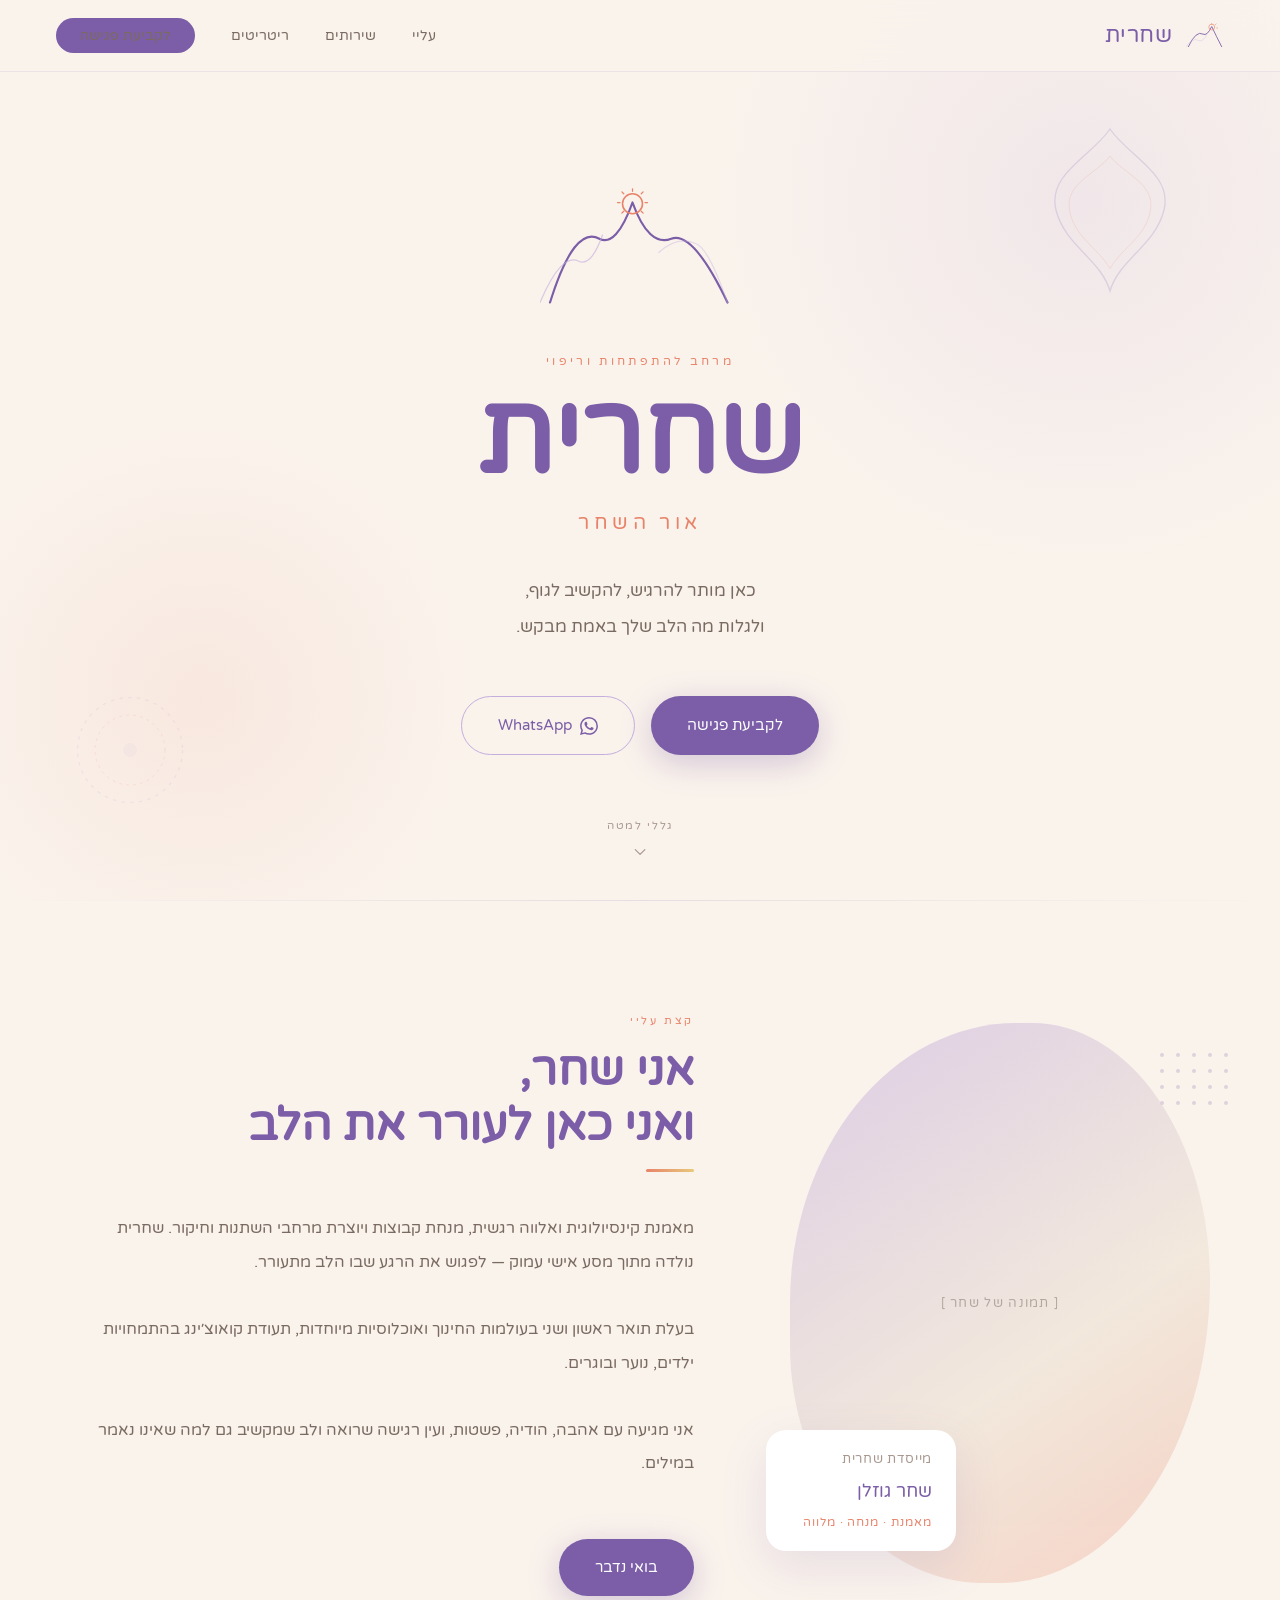
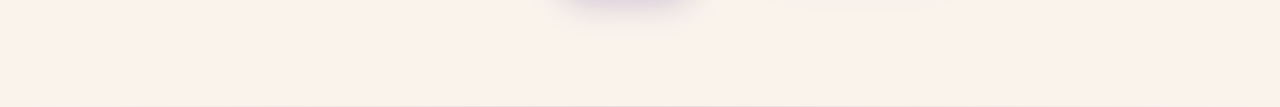
==== index.html @ f51e0209 "feat: add about section Co-Authored-By: Claude Sonnet 4.6 <noreply@anthropic.com>" ====
<!DOCTYPE html>
<html lang="he" dir="rtl">
<head>
  <meta charset="UTF-8">
  <meta name="viewport" content="width=device-width, initial-scale=1.0">
  <title>שחרית — שחר גוזלן</title>
  <meta name="description" content="שחרית — מרחב להתפתחות אישית, ריפוי ומפגש עם הלב. שחר גוזלן, מאמנת קינסיולוגית ומנחת קבוצות.">
  <link rel="preconnect" href="https://fonts.googleapis.com">
  <link href="https://fonts.googleapis.com/css2?family=Varela+Round&display=swap" rel="stylesheet">
  <link rel="stylesheet" href="css/style.css">
</head>
<body>

<nav class="nav" id="nav">
  <a class="nav__brand" href="#home">
    <svg width="38" height="30" viewBox="0 -8 130 93" fill="none" aria-hidden="true">
      <path d="M8 75 Q35 18 58 32 Q72 40 88 6 Q104 40 122 75" stroke="#7B5EA7" stroke-width="3" fill="none" stroke-linecap="round" stroke-linejoin="round"/>
      <path d="M0 75 Q22 42 44 54 Q58 61 72 32" stroke="#C4AEDE" stroke-width="2" fill="none" stroke-linecap="round" opacity="0.55"/>
      <circle cx="88" cy="8" r="10" fill="none" stroke="#E8836A" stroke-width="2.2"/>
      <line x1="88" y1="-4" x2="88" y2="-1" stroke="#E8836A" stroke-width="2" stroke-linecap="round"/>
      <line x1="100" y1="0" x2="103" y2="-3" stroke="#E8836A" stroke-width="2" stroke-linecap="round"/>
      <line x1="105" y1="11" x2="108" y2="11" stroke="#E8836A" stroke-width="2" stroke-linecap="round"/>
    </svg>
    <span class="nav__brand-name">שחרית</span>
  </a>
  <button class="nav__hamburger" id="navHamburger" aria-label="תפריט" aria-expanded="false" aria-controls="navLinks">
    <span></span><span></span><span></span>
  </button>
  <ul class="nav__links" id="navLinks">
    <li><a href="#about">עליי</a></li>
    <li><a href="#services">שירותים</a></li>
    <li><a href="#retreats">ריטריטים</a></li>
    <li><a href="#contact" class="nav__cta">לקביעת פגישה</a></li>
  </ul>
</nav>

<!-- HERO -->
<section class="hero" id="home">
  <svg class="hero__deco hero__deco--tl" viewBox="0 0 200 200" fill="none" aria-hidden="true">
    <path d="M100 10 C120 40, 170 60, 160 100 C150 140, 110 155, 100 190 C90 155, 50 140, 40 100 C30 60, 80 40, 100 10Z" stroke="#7B5EA7" stroke-width="1.5" fill="none"/>
    <path d="M100 40 C115 60, 150 70, 145 100 C140 130, 115 140, 100 165 C85 140, 60 130, 55 100 C50 70, 85 60, 100 40Z" stroke="#E8836A" stroke-width="1" fill="none"/>
  </svg>
  <svg class="hero__deco hero__deco--br" viewBox="0 0 160 160" fill="none" aria-hidden="true">
    <circle cx="80" cy="80" r="60" stroke="#C4AEDE" stroke-width="1.5" stroke-dasharray="4 6"/>
    <circle cx="80" cy="80" r="40" stroke="#E8836A" stroke-width="1" stroke-dasharray="3 5"/>
    <circle cx="80" cy="80" r="8" fill="#C4AEDE" opacity="0.5"/>
  </svg>

  <div class="hero__content">
    <svg class="hero__logo" viewBox="0 -8 320 208" fill="none" aria-label="לוגו שחרית">
      <path d="M16 180 Q55 55 95 78 Q122 92 148 20 Q174 92 210 78 Q245 65 300 180" stroke="#7B5EA7" stroke-width="3.5" fill="none" stroke-linecap="round" stroke-linejoin="round"/>
      <path d="M0 180 Q34 100 62 114 Q82 123 100 72" stroke="#C4AEDE" stroke-width="2" fill="none" stroke-linecap="round" opacity="0.6"/>
      <path d="M190 100 Q220 72 250 86 Q270 94 300 180" stroke="#C4AEDE" stroke-width="2" fill="none" stroke-linecap="round" opacity="0.4"/>
      <circle cx="148" cy="22" r="16" fill="none" stroke="#E8836A" stroke-width="2.5"/>
      <line x1="148" y1="2" x2="148" y2="-2" stroke="#E8836A" stroke-width="2" stroke-linecap="round"/>
      <line x1="162" y1="6" x2="165" y2="3" stroke="#E8836A" stroke-width="2" stroke-linecap="round"/>
      <line x1="168" y1="20" x2="172" y2="20" stroke="#E8836A" stroke-width="2" stroke-linecap="round"/>
      <line x1="162" y1="34" x2="165" y2="37" stroke="#E8836A" stroke-width="2" stroke-linecap="round"/>
      <line x1="134" y1="6" x2="131" y2="3" stroke="#E8836A" stroke-width="2" stroke-linecap="round"/>
      <line x1="128" y1="20" x2="124" y2="20" stroke="#E8836A" stroke-width="2" stroke-linecap="round"/>
      <line x1="134" y1="34" x2="131" y2="37" stroke="#E8836A" stroke-width="2" stroke-linecap="round"/>
    </svg>
    <p class="hero__eyebrow">מרחב להתפתחות וריפוי</p>
    <h1 class="hero__title">שחרית</h1>
    <p class="hero__sub">אור השחר</p>
    <p class="hero__tagline">
      כאן מותר להרגיש, להקשיב לגוף,<br>
      ולגלות מה הלב שלך באמת מבקש.
    </p>
    <div class="hero__actions">
      <a href="#contact" class="btn btn--primary">לקביעת פגישה</a>
      <a href="https://wa.me/972500000000" class="btn btn--outline" target="_blank" rel="noopener">
        <svg width="18" height="18" viewBox="0 0 24 24" fill="currentColor" aria-hidden="true"><path d="M17.472 14.382c-.297-.149-1.758-.867-2.03-.967-.273-.099-.471-.148-.67.15-.197.297-.767.966-.94 1.164-.173.199-.347.223-.644.075-.297-.15-1.255-.463-2.39-1.475-.883-.788-1.48-1.761-1.653-2.059-.173-.297-.018-.458.13-.606.134-.133.298-.347.446-.52.149-.174.198-.298.298-.497.099-.198.05-.371-.025-.52-.075-.149-.669-1.612-.916-2.207-.242-.579-.487-.5-.669-.51-.173-.008-.371-.01-.57-.01-.198 0-.52.074-.792.372-.272.297-1.04 1.016-1.04 2.479 0 1.462 1.065 2.875 1.213 3.074.149.198 2.096 3.2 5.077 4.487.709.306 1.262.489 1.694.625.712.227 1.36.195 1.871.118.571-.085 1.758-.719 2.006-1.413.248-.694.248-1.289.173-1.413-.074-.124-.272-.198-.57-.347m-5.421 7.403h-.004a9.87 9.87 0 01-5.031-1.378l-.361-.214-3.741.982.998-3.648-.235-.374a9.86 9.86 0 01-1.51-5.26c.001-5.45 4.436-9.884 9.888-9.884 2.64 0 5.122 1.03 6.988 2.898a9.825 9.825 0 012.893 6.994c-.003 5.45-4.437 9.884-9.885 9.884m8.413-18.297A11.815 11.815 0 0012.05 0C5.495 0 .16 5.335.157 11.892c0 2.096.547 4.142 1.588 5.945L.057 24l6.305-1.654a11.882 11.882 0 005.683 1.448h.005c6.554 0 11.89-5.335 11.893-11.893a11.821 11.821 0 00-3.48-8.413z"/></svg>
        WhatsApp
      </a>
    </div>
  </div>

  <div class="hero__scroll" aria-hidden="true">
    <span>גללי למטה</span>
    <svg width="16" height="16" viewBox="0 0 20 20" fill="none"><path d="M4 7l6 6 6-6" stroke="currentColor" stroke-width="1.5" stroke-linecap="round" stroke-linejoin="round"/></svg>
  </div>
</section>
<div class="sep"></div>

<!-- ABOUT -->
<section class="sec" id="about">
  <div class="sec-inner">
    <div class="about__grid">

      <div class="about__img-wrap">
        <svg class="about__dots" width="80" height="80" viewBox="0 0 80 80" aria-hidden="true">
          <g fill="#7B5EA7">
            <circle cx="8"  cy="8"  r="2"/><circle cx="24" cy="8"  r="2"/><circle cx="40" cy="8"  r="2"/><circle cx="56" cy="8"  r="2"/><circle cx="72" cy="8"  r="2"/>
            <circle cx="8"  cy="24" r="2"/><circle cx="24" cy="24" r="2"/><circle cx="40" cy="24" r="2"/><circle cx="56" cy="24" r="2"/><circle cx="72" cy="24" r="2"/>
            <circle cx="8"  cy="40" r="2"/><circle cx="24" cy="40" r="2"/><circle cx="40" cy="40" r="2"/><circle cx="56" cy="40" r="2"/><circle cx="72" cy="40" r="2"/>
            <circle cx="8"  cy="56" r="2"/><circle cx="24" cy="56" r="2"/><circle cx="40" cy="56" r="2"/><circle cx="56" cy="56" r="2"/><circle cx="72" cy="56" r="2"/>
          </g>
        </svg>
        <!-- Replace div with <img class="about__img" src="assets/images/shahar.jpg" alt="שחר גוזלן"> when photo is ready -->
        <div class="about__img-placeholder">[ תמונה של שחר ]</div>
        <div class="about__badge">
          <div class="about__badge-label">מייסדת שחרית</div>
          <div class="about__badge-name">שחר גוזלן</div>
          <div class="about__badge-role">מאמנת · מנחה · מלווה</div>
        </div>
      </div>

      <div>
        <span class="sec-eyebrow">קצת עליי</span>
        <h2 class="sec-title">אני שחר,<br>ואני כאן לעורר את הלב</h2>
        <div class="bar"></div>
        <p class="sec-body">
          מאמנת קינסיולוגית ואלווה רגשית, מנחת קבוצות ויוצרת מרחבי השתנות וחיקור.
          שחרית נולדה מתוך מסע אישי עמוק — לפגוש את הרגע שבו הלב מתעורר.
          <br><br>
          בעלת תואר ראשון ושני בעולמות החינוך ואוכלוסיות מיוחדות, תעודת קואוצ׳ינג בהתמחויות ילדים, נוער ובוגרים.
          <br><br>
          אני מגיעה עם אהבה, הודיה, פשטות, ועין רגישה שרואה ולב שמקשיב גם למה שאינו נאמר במילים.
        </p>
        <br><br>
        <a href="#contact" class="btn btn--primary">בואי נדבר</a>
      </div>

    </div>
  </div>
</section>
<div class="sep"></div>

<script src="js/main.js"></script>
</body>
</html>
---- css/style.css ----
/* css/style.css */
*, *::before, *::after { box-sizing: border-box; margin: 0; padding: 0; }

:root {
  --cream:          #FAF3EC;
  --cream2:         #F3E9DC;
  --cream3:         #EDE0D0;
  --purple:         #7B5EA7;
  --purple-mid:     #9B7EC8;
  --purple-light:   #C4AEDE;
  --purple-pale:    #EDE7F6;
  --coral:          #E8836A;
  --coral-light:    #F2B5A3;
  --gold:           #C89A3A;
  --gold-light:     #E8C97A;
  --text:           #2D2228;
  --text-soft:      #7A6B62;
  --text-xsoft:     #A89890;
  --white:          #FFFFFF;
}

html { scroll-behavior: smooth; }

body {
  background: var(--cream);
  color: var(--text);
  font-family: 'Varela Round', sans-serif;
  line-height: 1.8;
  overflow-x: hidden;
  direction: rtl;
}

/* ── Shared utilities ── */
.sec { padding: 110px 32px; }
.sec-inner { max-width: 1140px; margin: 0 auto; }

.sec-eyebrow {
  display: block;
  font-size: 11px;
  letter-spacing: 0.24em;
  color: var(--coral);
  margin-bottom: 12px;
}

.sec-title {
  font-size: clamp(30px, 4vw, 46px);
  color: var(--purple);
  line-height: 1.2;
  margin-bottom: 16px;
}

.sec-title--center { text-align: center; }

.sec-body {
  font-size: 16px;
  line-height: 2.1;
  color: var(--text-soft);
  max-width: 600px;
}

.bar {
  width: 48px;
  height: 3px;
  background: linear-gradient(90deg, var(--coral), var(--gold-light));
  border-radius: 4px;
  margin-bottom: 40px;
}

.bar--center { margin-left: auto; margin-right: auto; }

.sep {
  width: 100%;
  height: 1px;
  background: linear-gradient(90deg, transparent, rgba(123,94,167,0.15), transparent);
}

/* ── Buttons ── */
.btn {
  display: inline-flex;
  align-items: center;
  gap: 8px;
  padding: 15px 36px;
  border-radius: 50px;
  font-family: 'Varela Round', sans-serif;
  font-size: 15px;
  text-decoration: none;
  cursor: pointer;
  border: none;
  transition: transform 0.2s, box-shadow 0.2s, background 0.2s;
}

.btn:hover { transform: translateY(-3px); }

.btn--primary {
  background: var(--purple);
  color: var(--white);
  box-shadow: 0 8px 32px rgba(123,94,167,0.30);
}

.btn--primary:hover {
  background: #6A4F92;
  box-shadow: 0 12px 40px rgba(123,94,167,0.38);
}

.btn--outline {
  background: transparent;
  color: var(--purple);
  border: 1.5px solid var(--purple-light);
}

.btn--outline:hover { background: var(--purple-pale); }

.btn--whatsapp {
  background: #25D366;
  color: var(--white);
  box-shadow: 0 8px 28px rgba(37,211,102,0.28);
}

.btn--whatsapp:hover {
  box-shadow: 0 14px 36px rgba(37,211,102,0.35);
}

/* ── NAV ── */
.nav {
  position: fixed;
  top: 0; right: 0; left: 0;
  z-index: 200;
  display: flex;
  justify-content: space-between;
  align-items: center;
  padding: 0 56px;
  height: 72px;
  background: rgba(250,243,236,0.88);
  backdrop-filter: blur(16px);
  -webkit-backdrop-filter: blur(16px);
  border-bottom: 1px solid rgba(123,94,167,0.10);
  transition: box-shadow 0.3s;
}

.nav--scrolled { box-shadow: 0 4px 24px rgba(123,94,167,0.08); }

.nav__brand {
  display: flex;
  align-items: center;
  gap: 14px;
  text-decoration: none;
}

.nav__brand-name {
  font-size: 22px;
  color: var(--purple);
  letter-spacing: 0.02em;
}

.nav__links {
  display: flex;
  gap: 36px;
  list-style: none;
  align-items: center;
}

.nav__links a {
  text-decoration: none;
  color: var(--text-soft);
  font-size: 14px;
  transition: color 0.2s;
}

.nav__links a:hover { color: var(--purple); }

.nav__cta {
  padding: 9px 24px;
  background: var(--purple);
  color: var(--white);
  border-radius: 50px;
  font-size: 13px;
  transition: background 0.2s, transform 0.15s;
}

.nav__cta:hover { background: #6A4F92; transform: translateY(-1px); }

/* Hamburger — hidden on desktop */
.nav__hamburger {
  display: none;
  flex-direction: column;
  gap: 5px;
  cursor: pointer;
  padding: 8px;
  background: none;
  border: none;
}

.nav__hamburger span {
  display: block;
  width: 24px;
  height: 2px;
  background: var(--purple);
  border-radius: 2px;
  transition: transform 0.3s, opacity 0.3s;
}

/* Mobile nav open state */
.nav--open .nav__links {
  display: flex;
  flex-direction: column;
  position: fixed;
  top: 72px; right: 0; left: 0;
  background: var(--cream);
  padding: 32px;
  gap: 24px;
  border-bottom: 1px solid var(--cream3);
  box-shadow: 0 16px 40px rgba(0,0,0,0.08);
}

.nav--open .nav__hamburger span:nth-child(1) { transform: translateY(7px) rotate(45deg); }
.nav--open .nav__hamburger span:nth-child(2) { opacity: 0; }
.nav--open .nav__hamburger span:nth-child(3) { transform: translateY(-7px) rotate(-45deg); }

/* ── HERO ── */
.hero {
  min-height: 100vh;
  display: flex;
  align-items: center;
  justify-content: center;
  text-align: center;
  padding: 120px 32px 80px;
  position: relative;
  overflow: hidden;
}

.hero::before {
  content: '';
  position: absolute;
  width: 800px; height: 800px;
  top: -200px; right: -200px;
  border-radius: 50%;
  background: radial-gradient(circle, rgba(196,174,222,0.18) 0%, transparent 65%);
  pointer-events: none;
}

.hero::after {
  content: '';
  position: absolute;
  width: 600px; height: 600px;
  bottom: -100px; left: -100px;
  border-radius: 50%;
  background: radial-gradient(circle, rgba(232,131,106,0.10) 0%, transparent 65%);
  pointer-events: none;
}

.hero__deco {
  position: absolute;
  pointer-events: none;
  opacity: 0.18;
}

.hero__deco--tl {
  top: 120px; right: 80px;
  width: 180px;
  animation: floatA 8s ease-in-out infinite;
}

.hero__deco--br {
  bottom: 80px; left: 60px;
  width: 140px;
  animation: floatB 10s ease-in-out infinite;
}

@keyframes floatA {
  0%, 100% { transform: translateY(0) rotate(0deg); }
  50% { transform: translateY(-12px) rotate(3deg); }
}

@keyframes floatB {
  0%, 100% { transform: translateY(0) rotate(0deg); }
  50% { transform: translateY(10px) rotate(-2deg); }
}

.hero__content { position: relative; z-index: 2; }

.hero__logo {
  width: 200px;
  margin: 0 auto 36px;
  display: block;
}

.hero__eyebrow {
  font-size: 12px;
  letter-spacing: 0.28em;
  color: var(--coral);
  margin-bottom: 14px;
}

.hero__title {
  font-size: clamp(64px, 10vw, 110px);
  color: var(--purple);
  line-height: 0.95;
  margin-bottom: 14px;
}

.hero__sub {
  font-size: clamp(16px, 2vw, 20px);
  color: var(--coral);
  letter-spacing: 0.22em;
  margin-bottom: 32px;
}

.hero__tagline {
  font-size: clamp(15px, 1.5vw, 17px);
  color: var(--text-soft);
  max-width: 480px;
  margin: 0 auto 52px;
  line-height: 2.1;
}

.hero__actions {
  display: flex;
  gap: 16px;
  justify-content: center;
  flex-wrap: wrap;
}

.hero__scroll {
  position: absolute;
  bottom: 40px;
  left: 50%;
  transform: translateX(-50%);
  display: flex;
  flex-direction: column;
  align-items: center;
  gap: 8px;
  color: var(--text-xsoft);
  font-size: 11px;
  letter-spacing: 0.15em;
  animation: scrollHint 2.5s ease-in-out infinite;
}

@keyframes scrollHint {
  0%, 100% { opacity: 0.4; transform: translateX(-50%) translateY(0); }
  50% { opacity: 0.8; transform: translateX(-50%) translateY(6px); }
}

/* ── ABOUT ── */
.about__grid {
  display: grid;
  grid-template-columns: 420px 1fr;
  gap: 96px;
  align-items: center;
}

.about__img-wrap { position: relative; }

.about__img-placeholder {
  width: 100%;
  aspect-ratio: 3/4;
  border-radius: 56% 44% 52% 48% / 52% 48% 56% 44%;
  background: linear-gradient(145deg, var(--purple-light) 0%, var(--cream3) 60%, var(--coral-light) 100%);
  opacity: 0.55;
  display: flex;
  align-items: center;
  justify-content: center;
  color: var(--text-soft);
  font-size: 13px;
  letter-spacing: 0.1em;
}

.about__img {
  width: 100%;
  aspect-ratio: 3/4;
  object-fit: cover;
  border-radius: 56% 44% 52% 48% / 52% 48% 56% 44%;
  display: block;
}

.about__badge {
  position: absolute;
  bottom: 32px;
  left: -24px;
  background: var(--white);
  border-radius: 20px;
  padding: 18px 24px;
  box-shadow: 0 16px 48px rgba(123,94,167,0.14);
  min-width: 190px;
}

.about__badge-label { font-size: 13px; color: var(--text-xsoft); letter-spacing: 0.05em; margin-bottom: 4px; }
.about__badge-name  { font-size: 18px; color: var(--purple); margin-bottom: 4px; }
.about__badge-role  { font-size: 12px; color: var(--coral); letter-spacing: 0.08em; }

.about__dots {
  position: absolute;
  top: 24px;
  right: -24px;
  opacity: 0.22;
}
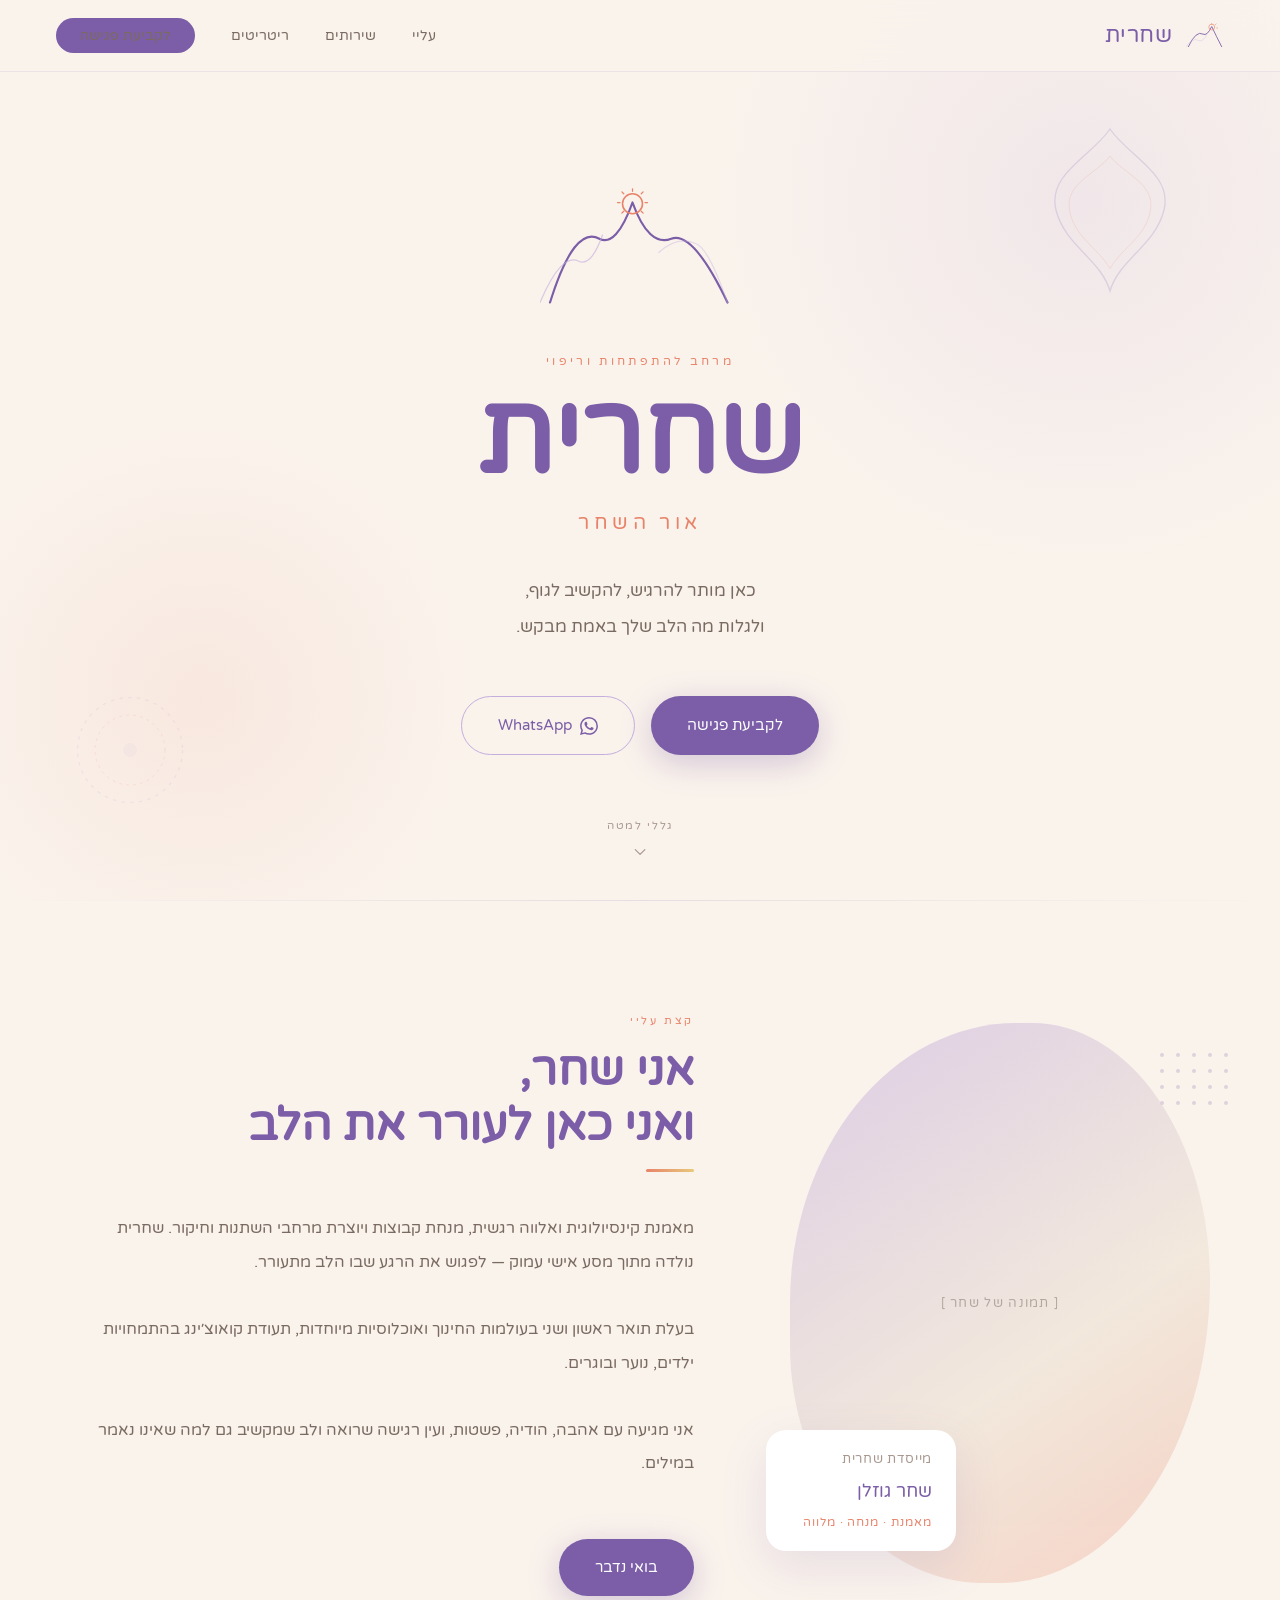
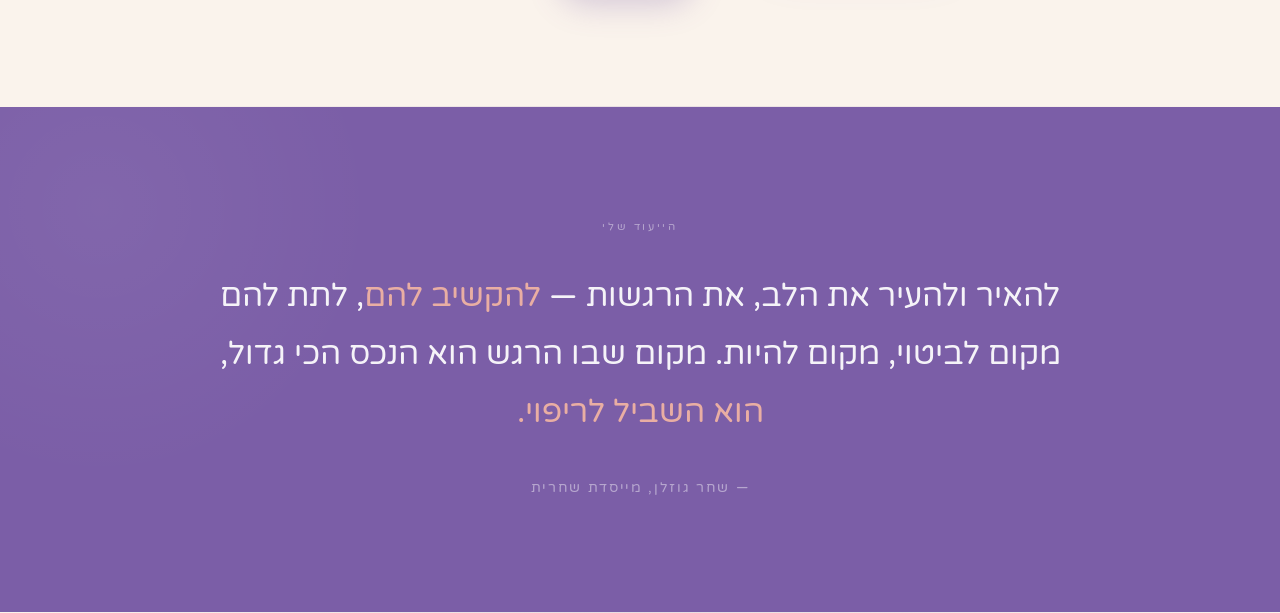
==== commit e5ae053a: "feat: add philosophy section Co-Authored-By: Claude Sonnet 4.6 <noreply@anthropic.com>" ====
--- a/index.html
+++ b/index.html
@@ -127,6 +127,21 @@
 </section>
 <div class="sep"></div>
 
+<!-- PHILOSOPHY -->
+<section class="sec philosophy" id="philosophy">
+  <div class="philosophy__inner">
+    <span class="philosophy__eyebrow">הייעוד שלי</span>
+    <p class="philosophy__quote">
+      להאיר ולהעיר את הלב, את הרגשות — <em>להקשיב להם</em>,
+      לתת להם מקום לביטוי, מקום להיות.
+      מקום שבו הרגש הוא הנכס הכי גדול,
+      <em>הוא השביל לריפוי.</em>
+    </p>
+    <span class="philosophy__author">— שחר גוזלן, מייסדת שחרית</span>
+  </div>
+</section>
+<div class="sep"></div>
+
 <script src="js/main.js"></script>
 </body>
 </html>
--- a/css/style.css
+++ b/css/style.css
@@ -393,3 +393,55 @@
   right: -24px;
   opacity: 0.22;
 }
+
+/* ── PHILOSOPHY ── */
+.philosophy {
+  background: var(--purple);
+  position: relative;
+  overflow: hidden;
+}
+
+.philosophy::before {
+  content: '';
+  position: absolute;
+  top: -200px; left: -200px;
+  width: 600px; height: 600px;
+  border-radius: 50%;
+  background: radial-gradient(circle, rgba(255,255,255,0.05) 0%, transparent 65%);
+  pointer-events: none;
+}
+
+.philosophy__inner {
+  max-width: 860px;
+  margin: 0 auto;
+  text-align: center;
+  position: relative;
+  z-index: 2;
+}
+
+.philosophy__eyebrow {
+  display: block;
+  font-size: 11px;
+  letter-spacing: 0.24em;
+  color: rgba(255,255,255,0.45);
+  margin-bottom: 32px;
+}
+
+.philosophy__quote {
+  font-size: clamp(20px, 2.8vw, 32px);
+  color: var(--white);
+  line-height: 1.8;
+  margin-bottom: 32px;
+  opacity: 0.93;
+}
+
+.philosophy__quote em {
+  color: var(--coral-light);
+  font-style: normal;
+}
+
+.philosophy__author {
+  font-size: 14px;
+  color: rgba(255,255,255,0.45);
+  letter-spacing: 0.12em;
+}
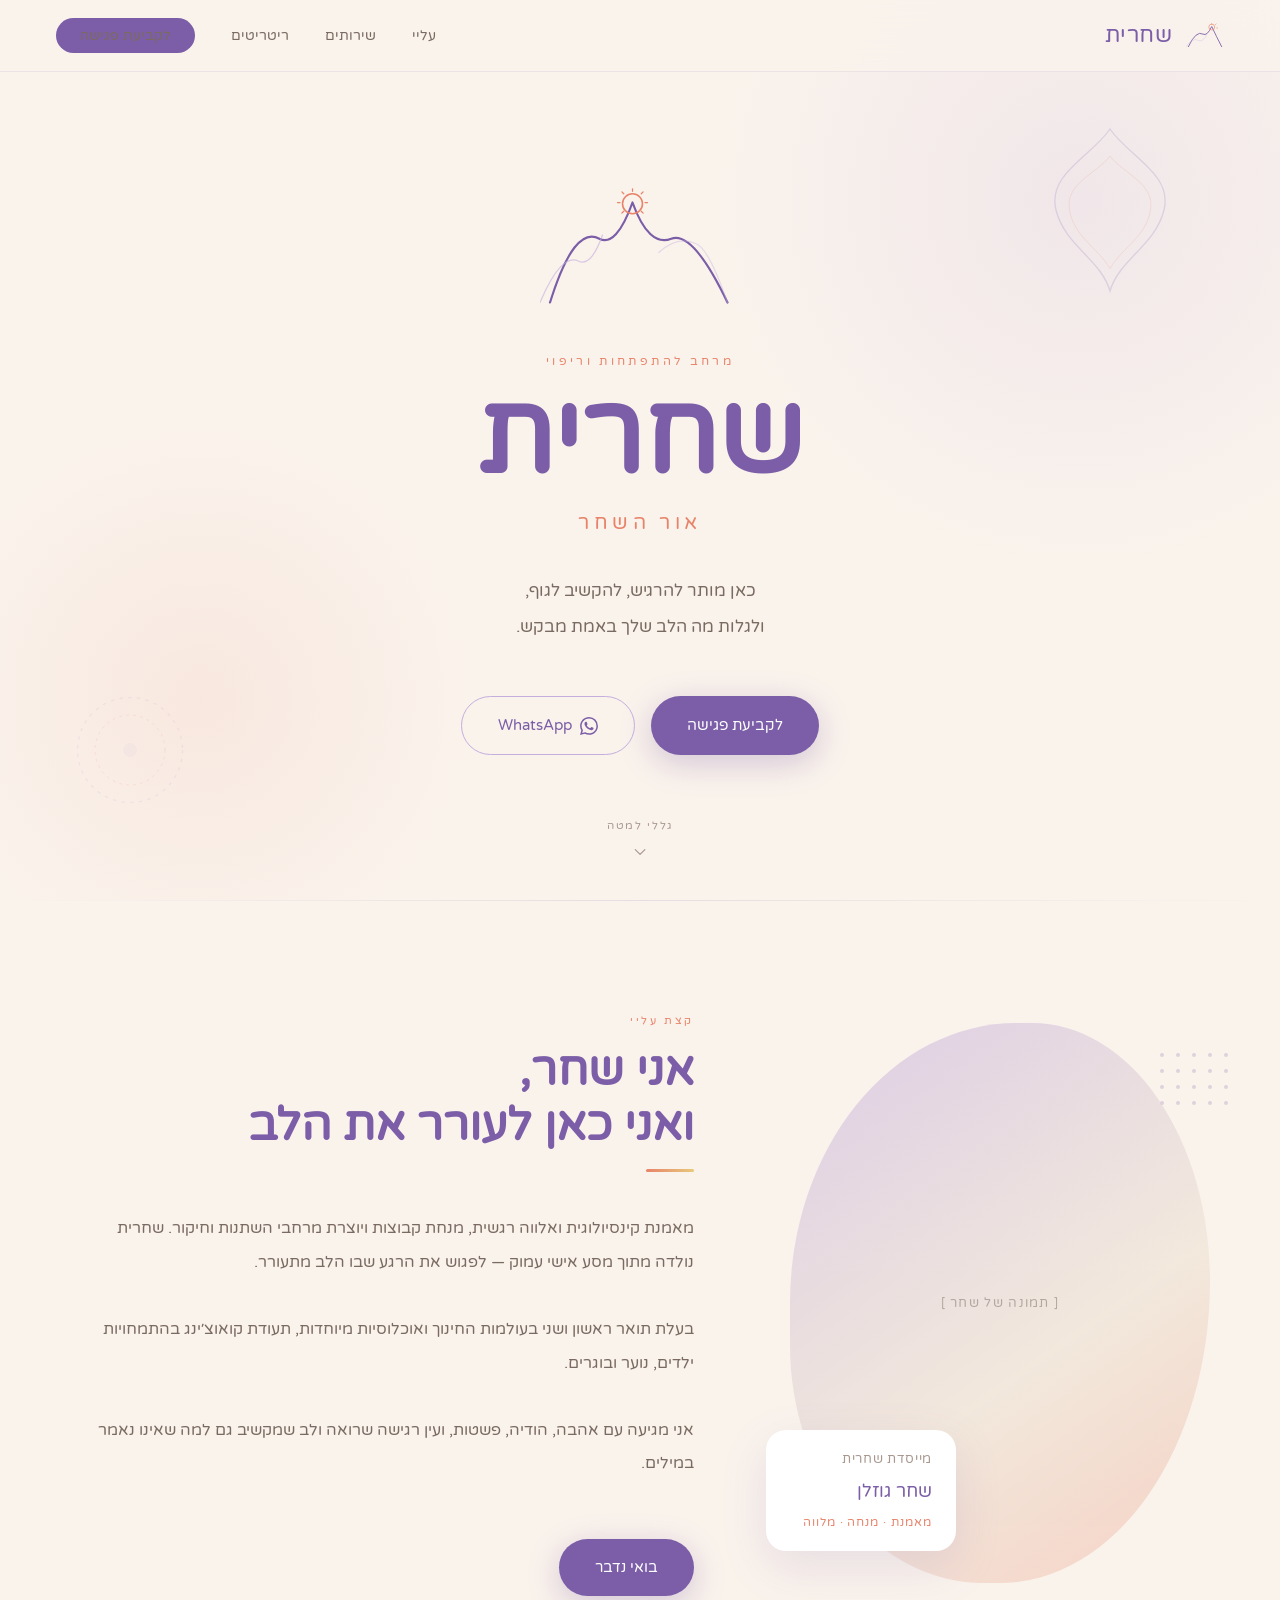
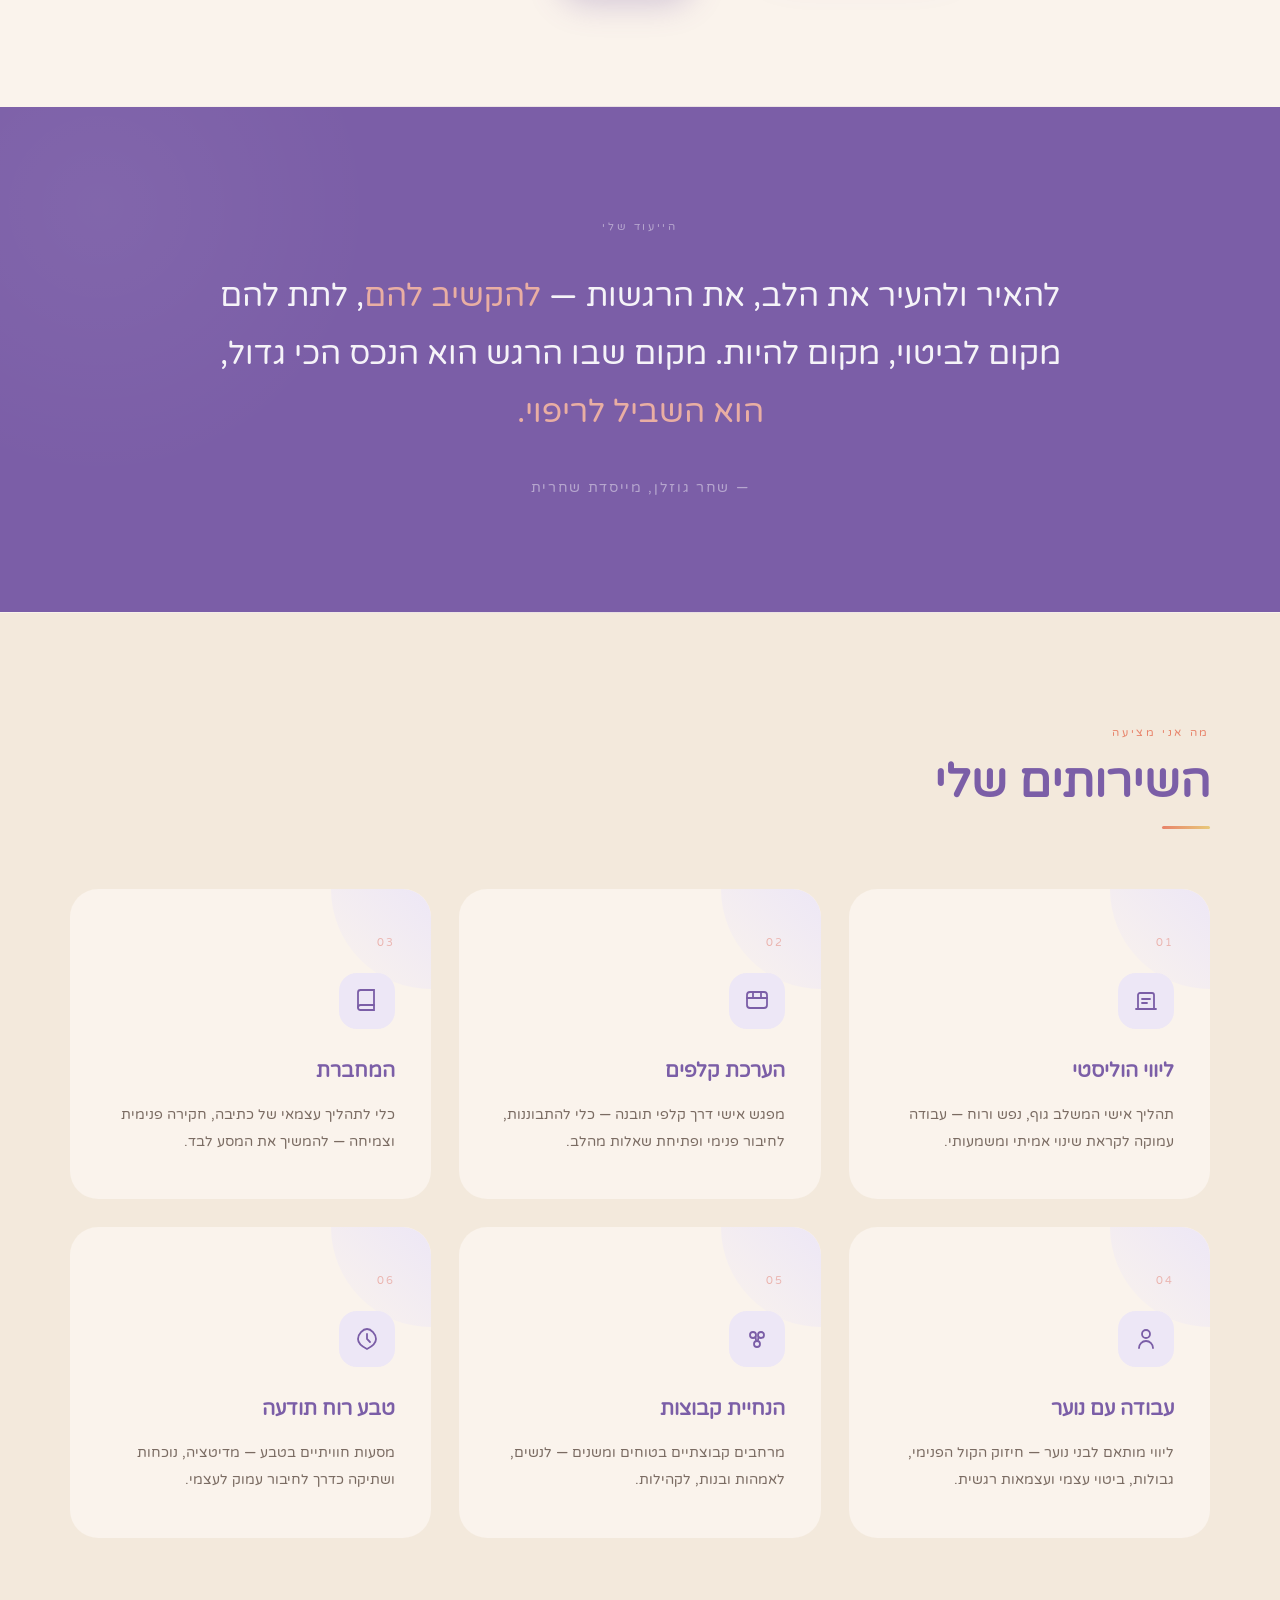
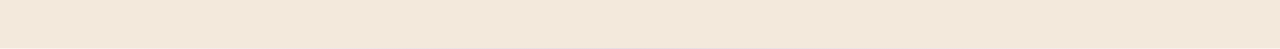
==== commit d7716734: "feat: add services section Co-Authored-By: Claude Sonnet 4.6 <noreply@anthropic.com>" ====
--- a/index.html
+++ b/index.html
@@ -142,6 +142,90 @@
 </section>
 <div class="sep"></div>
 
+<!-- SERVICES -->
+<section class="sec services" id="services">
+  <div class="sec-inner">
+    <span class="sec-eyebrow">מה אני מציעה</span>
+    <h2 class="sec-title">השירותים שלי</h2>
+    <div class="bar"></div>
+    <div class="services__grid">
+
+      <article class="service-card">
+        <div class="service-card__num">01</div>
+        <div class="service-card__icon">
+          <svg viewBox="0 0 26 26" fill="none" stroke="#7B5EA7" stroke-width="1.8" stroke-linecap="round" aria-hidden="true">
+            <path d="M5 21V7a2 2 0 012-2h12a2 2 0 012 2v14"/><path d="M3 21h20"/><line x1="9" y1="11" x2="17" y2="11"/><line x1="9" y1="15" x2="14" y2="15"/>
+          </svg>
+        </div>
+        <h3 class="service-card__title">ליווי הוליסטי</h3>
+        <p class="service-card__desc">תהליך אישי המשלב גוף, נפש ורוח — עבודה עמוקה לקראת שינוי אמיתי ומשמעותי.</p>
+      </article>
+
+      <article class="service-card">
+        <div class="service-card__num">02</div>
+        <div class="service-card__icon">
+          <svg viewBox="0 0 26 26" fill="none" stroke="#7B5EA7" stroke-width="1.8" stroke-linecap="round" aria-hidden="true">
+            <rect x="3" y="4" width="20" height="16" rx="3"/>
+            <line x1="3" y1="10" x2="23" y2="10"/>
+            <line x1="9" y1="4" x2="9" y2="10"/>
+            <line x1="17" y1="4" x2="17" y2="10"/>
+          </svg>
+        </div>
+        <h3 class="service-card__title">הערכת קלפים</h3>
+        <p class="service-card__desc">מפגש אישי דרך קלפי תובנה — כלי להתבוננות, לחיבור פנימי ופתיחת שאלות מהלב.</p>
+      </article>
+
+      <article class="service-card">
+        <div class="service-card__num">03</div>
+        <div class="service-card__icon">
+          <svg viewBox="0 0 26 26" fill="none" stroke="#7B5EA7" stroke-width="1.8" stroke-linecap="round" aria-hidden="true">
+            <path d="M4 19.5A2.5 2.5 0 016.5 17H20"/><path d="M6.5 2H20v20H6.5A2.5 2.5 0 014 19.5v-15A2.5 2.5 0 016.5 2z"/>
+          </svg>
+        </div>
+        <h3 class="service-card__title">המחברת</h3>
+        <p class="service-card__desc">כלי לתהליך עצמאי של כתיבה, חקירה פנימית וצמיחה — להמשיך את המסע לבד.</p>
+      </article>
+
+      <article class="service-card">
+        <div class="service-card__num">04</div>
+        <div class="service-card__icon">
+          <svg viewBox="0 0 26 26" fill="none" stroke="#7B5EA7" stroke-width="1.8" stroke-linecap="round" aria-hidden="true">
+            <circle cx="13" cy="8" r="4"/><path d="M6 22c0-3.9 3.1-7 7-7s7 3.1 7 7"/>
+          </svg>
+        </div>
+        <h3 class="service-card__title">עבודה עם נוער</h3>
+        <p class="service-card__desc">ליווי מותאם לבני נוער — חיזוק הקול הפנימי, גבולות, ביטוי עצמי ועצמאות רגשית.</p>
+      </article>
+
+      <article class="service-card">
+        <div class="service-card__num">05</div>
+        <div class="service-card__icon">
+          <svg viewBox="0 0 26 26" fill="none" stroke="#7B5EA7" stroke-width="1.8" stroke-linecap="round" aria-hidden="true">
+            <circle cx="9" cy="9" r="3"/><circle cx="17" cy="9" r="3"/><circle cx="13" cy="18" r="3"/>
+            <line x1="11.5" y1="11" x2="12.2" y2="15.2"/><line x1="14.5" y1="11" x2="13.8" y2="15.2"/>
+          </svg>
+        </div>
+        <h3 class="service-card__title">הנחיית קבוצות</h3>
+        <p class="service-card__desc">מרחבים קבוצתיים בטוחים ומשנים — לנשים, לאמהות ובנות, לקהילות.</p>
+      </article>
+
+      <article class="service-card">
+        <div class="service-card__num">06</div>
+        <div class="service-card__icon">
+          <svg viewBox="0 0 26 26" fill="none" stroke="#7B5EA7" stroke-width="1.8" stroke-linecap="round" aria-hidden="true">
+            <path d="M13 3C9 3 4 8 4 13c0 4 3 7 9 10 6-3 9-6 9-10 0-5-5-10-9-10z"/>
+            <path d="M13 8v5l3 3"/>
+          </svg>
+        </div>
+        <h3 class="service-card__title">טבע רוח תודעה</h3>
+        <p class="service-card__desc">מסעות חוויתיים בטבע — מדיטציה, נוכחות ושתיקה כדרך לחיבור עמוק לעצמי.</p>
+      </article>
+
+    </div>
+  </div>
+</section>
+<div class="sep"></div>
+
 <script src="js/main.js"></script>
 </body>
 </html>
--- a/css/style.css
+++ b/css/style.css
@@ -445,3 +445,68 @@
   color: rgba(255,255,255,0.45);
   letter-spacing: 0.12em;
 }
+
+/* ── SERVICES ── */
+.services { background: var(--cream2); }
+
+.services__grid {
+  display: grid;
+  grid-template-columns: repeat(3, 1fr);
+  gap: 28px;
+  margin-top: 60px;
+}
+
+.service-card {
+  background: var(--cream);
+  border-radius: 28px;
+  padding: 44px 36px;
+  position: relative;
+  overflow: hidden;
+  transition: transform 0.25s, box-shadow 0.25s;
+}
+
+.service-card::after {
+  content: '';
+  position: absolute;
+  top: 0; right: 0;
+  width: 100px; height: 100px;
+  border-radius: 0 28px 0 100%;
+  background: linear-gradient(225deg, var(--purple-pale), transparent);
+}
+
+.service-card:hover {
+  transform: translateY(-8px);
+  box-shadow: 0 24px 60px rgba(123,94,167,0.13);
+}
+
+.service-card__num {
+  font-size: 11px;
+  letter-spacing: 0.2em;
+  color: var(--coral);
+  margin-bottom: 20px;
+}
+
+.service-card__icon {
+  width: 56px;
+  height: 56px;
+  border-radius: 18px;
+  background: var(--purple-pale);
+  display: flex;
+  align-items: center;
+  justify-content: center;
+  margin-bottom: 24px;
+}
+
+.service-card__icon svg { width: 26px; height: 26px; }
+
+.service-card__title {
+  font-size: 20px;
+  color: var(--purple);
+  margin-bottom: 12px;
+}
+
+.service-card__desc {
+  font-size: 14px;
+  line-height: 1.95;
+  color: var(--text-soft);
+}
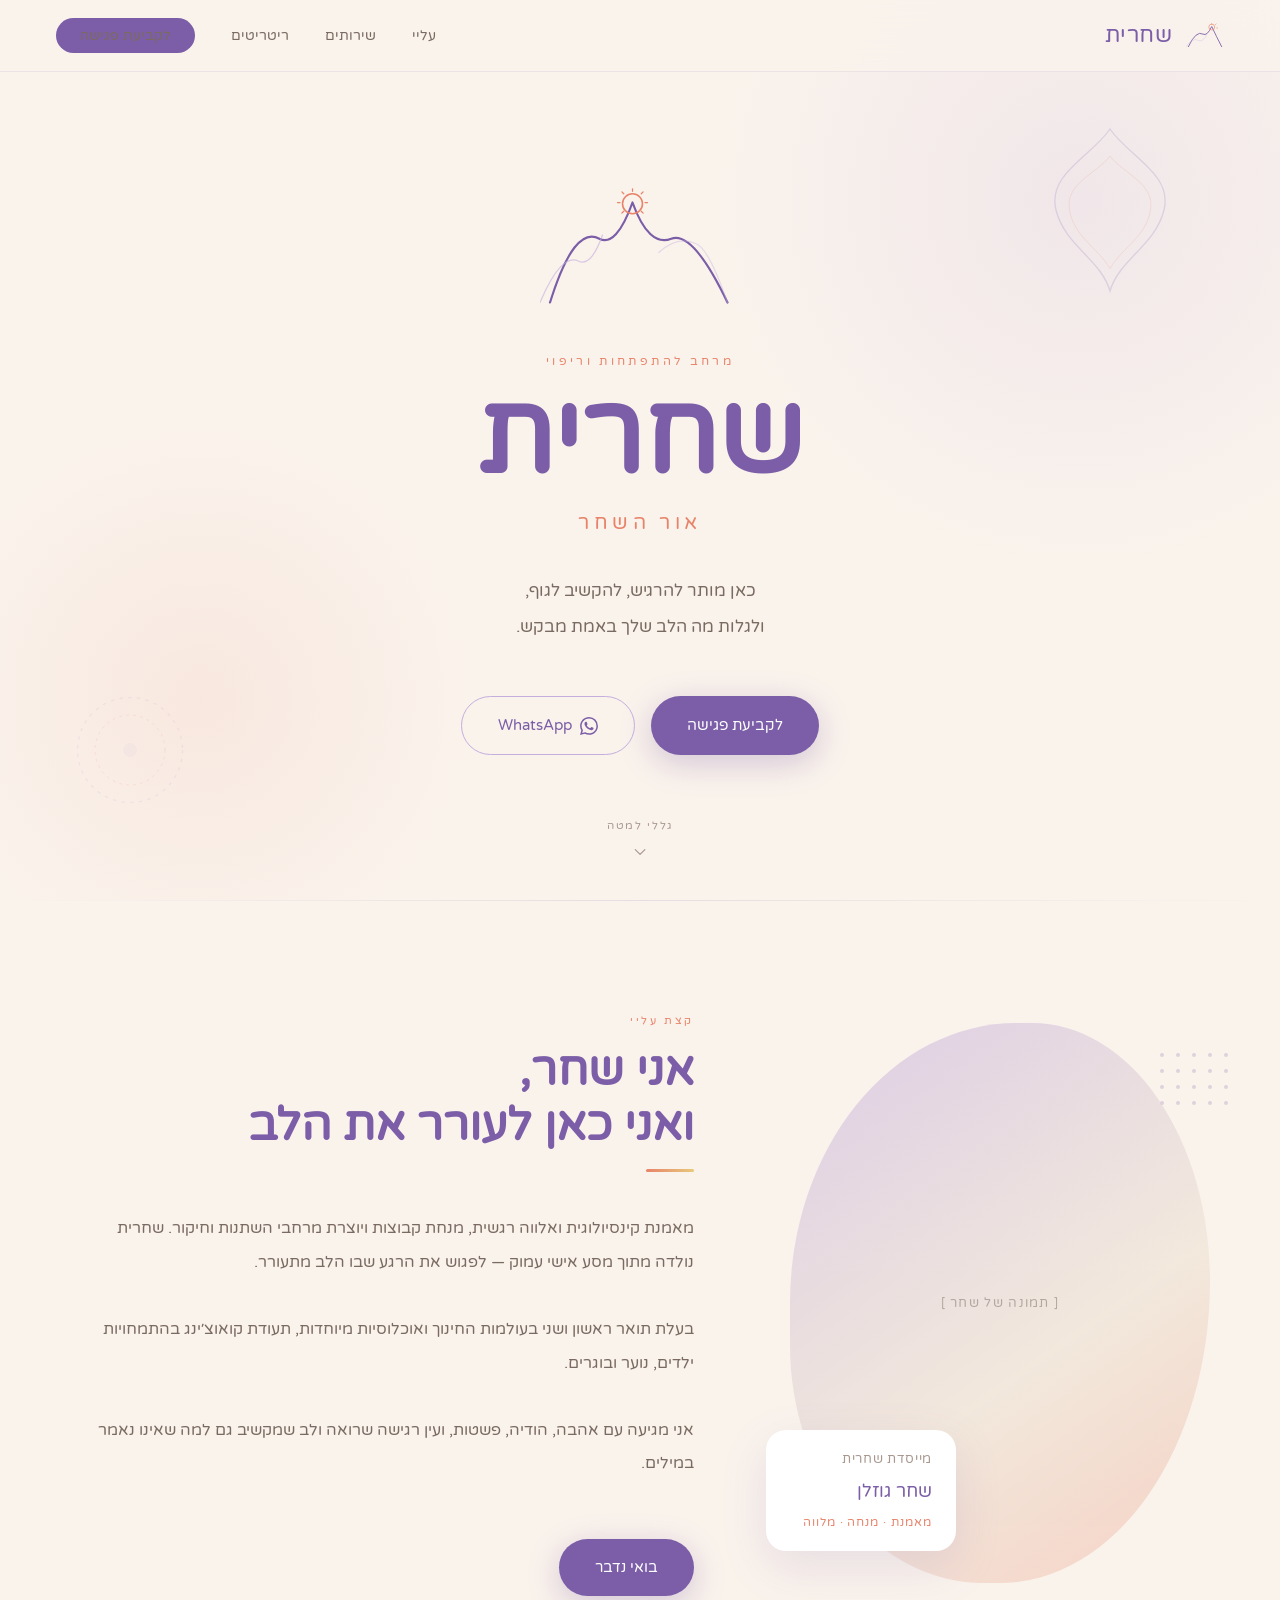
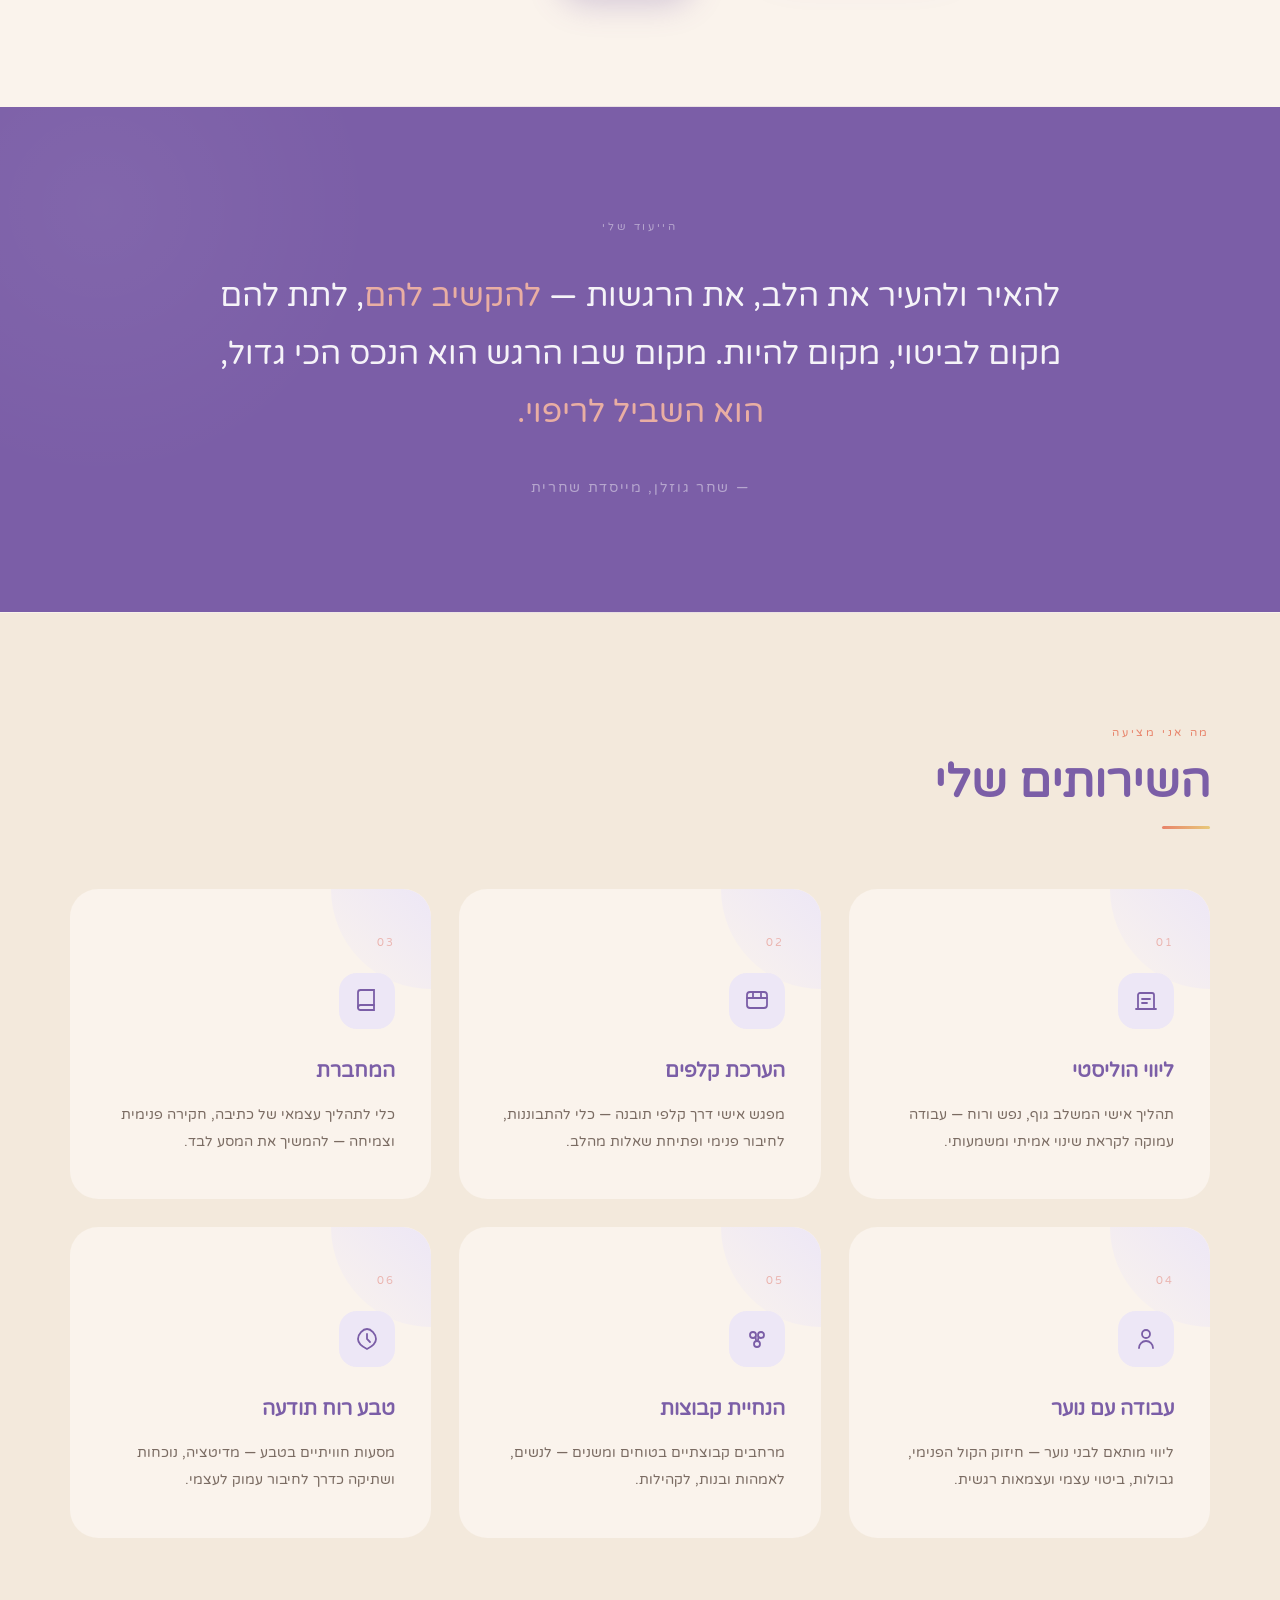
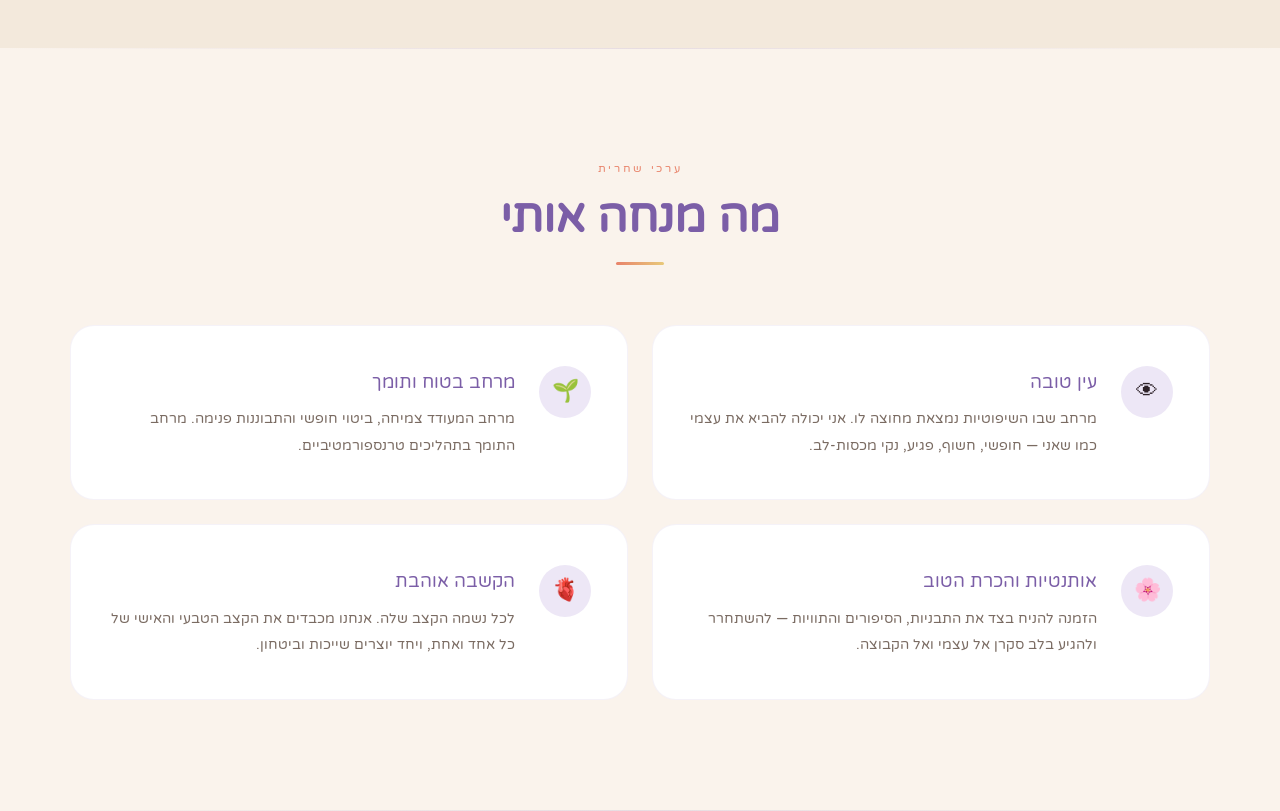
==== commit e92a515d: "feat: add values section Co-Authored-By: Claude Sonnet 4.6 <noreply@anthropic.com>" ====
--- a/index.html
+++ b/index.html
@@ -226,6 +226,51 @@
 </section>
 <div class="sep"></div>
 
+<!-- VALUES -->
+<section class="sec" id="values">
+  <div class="sec-inner">
+    <span class="sec-eyebrow" style="text-align:center;display:block;">ערכי שחרית</span>
+    <h2 class="sec-title sec-title--center">מה מנחה אותי</h2>
+    <div class="bar bar--center"></div>
+    <div class="values__grid">
+
+      <div class="value-card">
+        <div class="value-card__icon" aria-hidden="true">👁</div>
+        <div>
+          <div class="value-card__title">עין טובה</div>
+          <p class="value-card__desc">מרחב שבו השיפוטיות נמצאת מחוצה לו. אני יכולה להביא את עצמי כמו שאני — חופשי, חשוף, פגיע, נקי מכסות-לב.</p>
+        </div>
+      </div>
+
+      <div class="value-card">
+        <div class="value-card__icon" aria-hidden="true">🌱</div>
+        <div>
+          <div class="value-card__title">מרחב בטוח ותומך</div>
+          <p class="value-card__desc">מרחב המעודד צמיחה, ביטוי חופשי והתבוננות פנימה. מרחב התומך בתהליכים טרנספורמטיביים.</p>
+        </div>
+      </div>
+
+      <div class="value-card">
+        <div class="value-card__icon" aria-hidden="true">🌸</div>
+        <div>
+          <div class="value-card__title">אותנטיות והכרת הטוב</div>
+          <p class="value-card__desc">הזמנה להניח בצד את התבניות, הסיפורים והתוויות — להשתחרר ולהגיע בלב סקרן אל עצמי ואל הקבוצה.</p>
+        </div>
+      </div>
+
+      <div class="value-card">
+        <div class="value-card__icon" aria-hidden="true">🫀</div>
+        <div>
+          <div class="value-card__title">הקשבה אוהבת</div>
+          <p class="value-card__desc">לכל נשמה הקצב שלה. אנחנו מכבדים את הקצב הטבעי והאישי של כל אחד ואחת, ויחד יוצרים שייכות וביטחון.</p>
+        </div>
+      </div>
+
+    </div>
+  </div>
+</section>
+<div class="sep"></div>
+
 <script src="js/main.js"></script>
 </body>
 </html>
--- a/css/style.css
+++ b/css/style.css
@@ -510,3 +510,48 @@
   line-height: 1.95;
   color: var(--text-soft);
 }
+
+/* ── VALUES ── */
+.values__grid {
+  display: grid;
+  grid-template-columns: repeat(2, 1fr);
+  gap: 24px;
+  margin-top: 60px;
+}
+
+.value-card {
+  background: var(--white);
+  border-radius: 24px;
+  padding: 40px 36px;
+  display: flex;
+  gap: 24px;
+  align-items: flex-start;
+  border: 1px solid rgba(123,94,167,0.08);
+  transition: box-shadow 0.2s;
+}
+
+.value-card:hover { box-shadow: 0 12px 40px rgba(123,94,167,0.08); }
+
+.value-card__icon {
+  width: 52px;
+  min-width: 52px;
+  height: 52px;
+  border-radius: 50%;
+  background: var(--purple-pale);
+  display: flex;
+  align-items: center;
+  justify-content: center;
+  font-size: 22px;
+}
+
+.value-card__title {
+  font-size: 18px;
+  color: var(--purple);
+  margin-bottom: 8px;
+}
+
+.value-card__desc {
+  font-size: 14px;
+  line-height: 1.9;
+  color: var(--text-soft);
+}
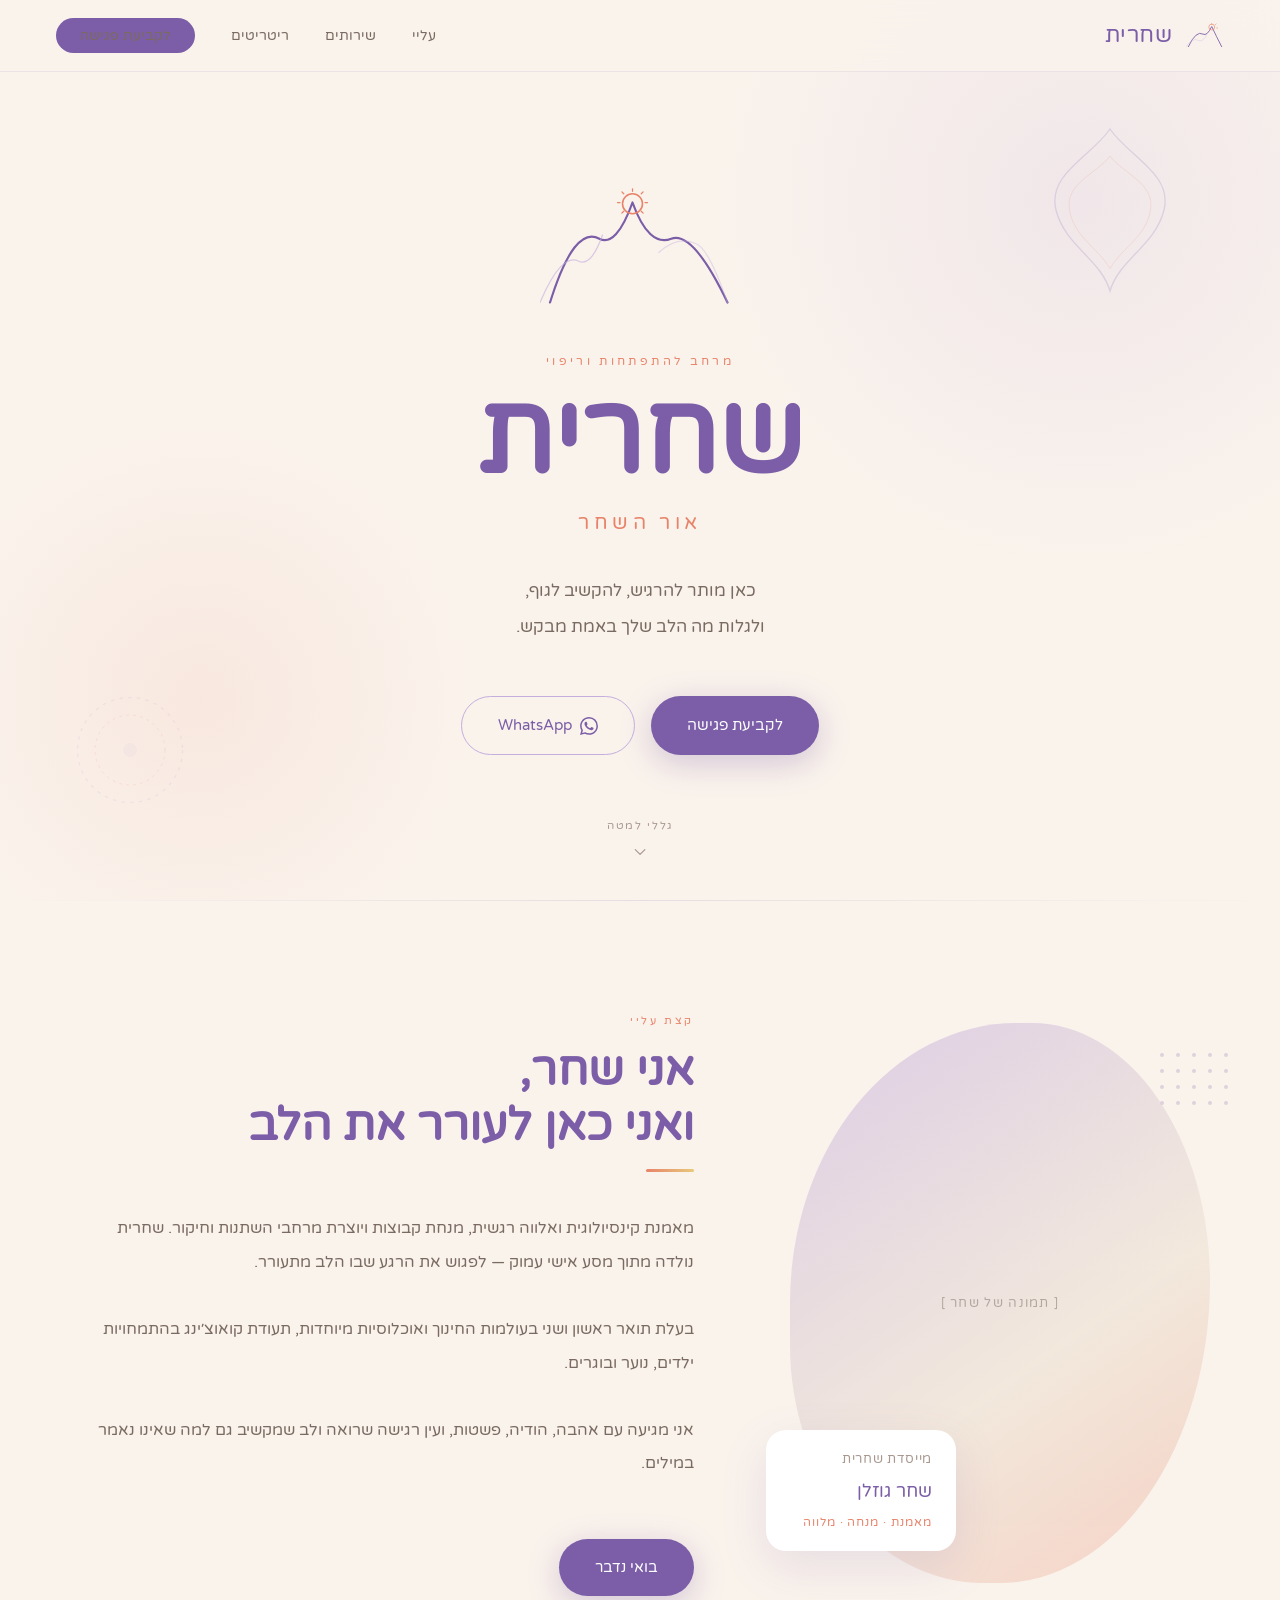
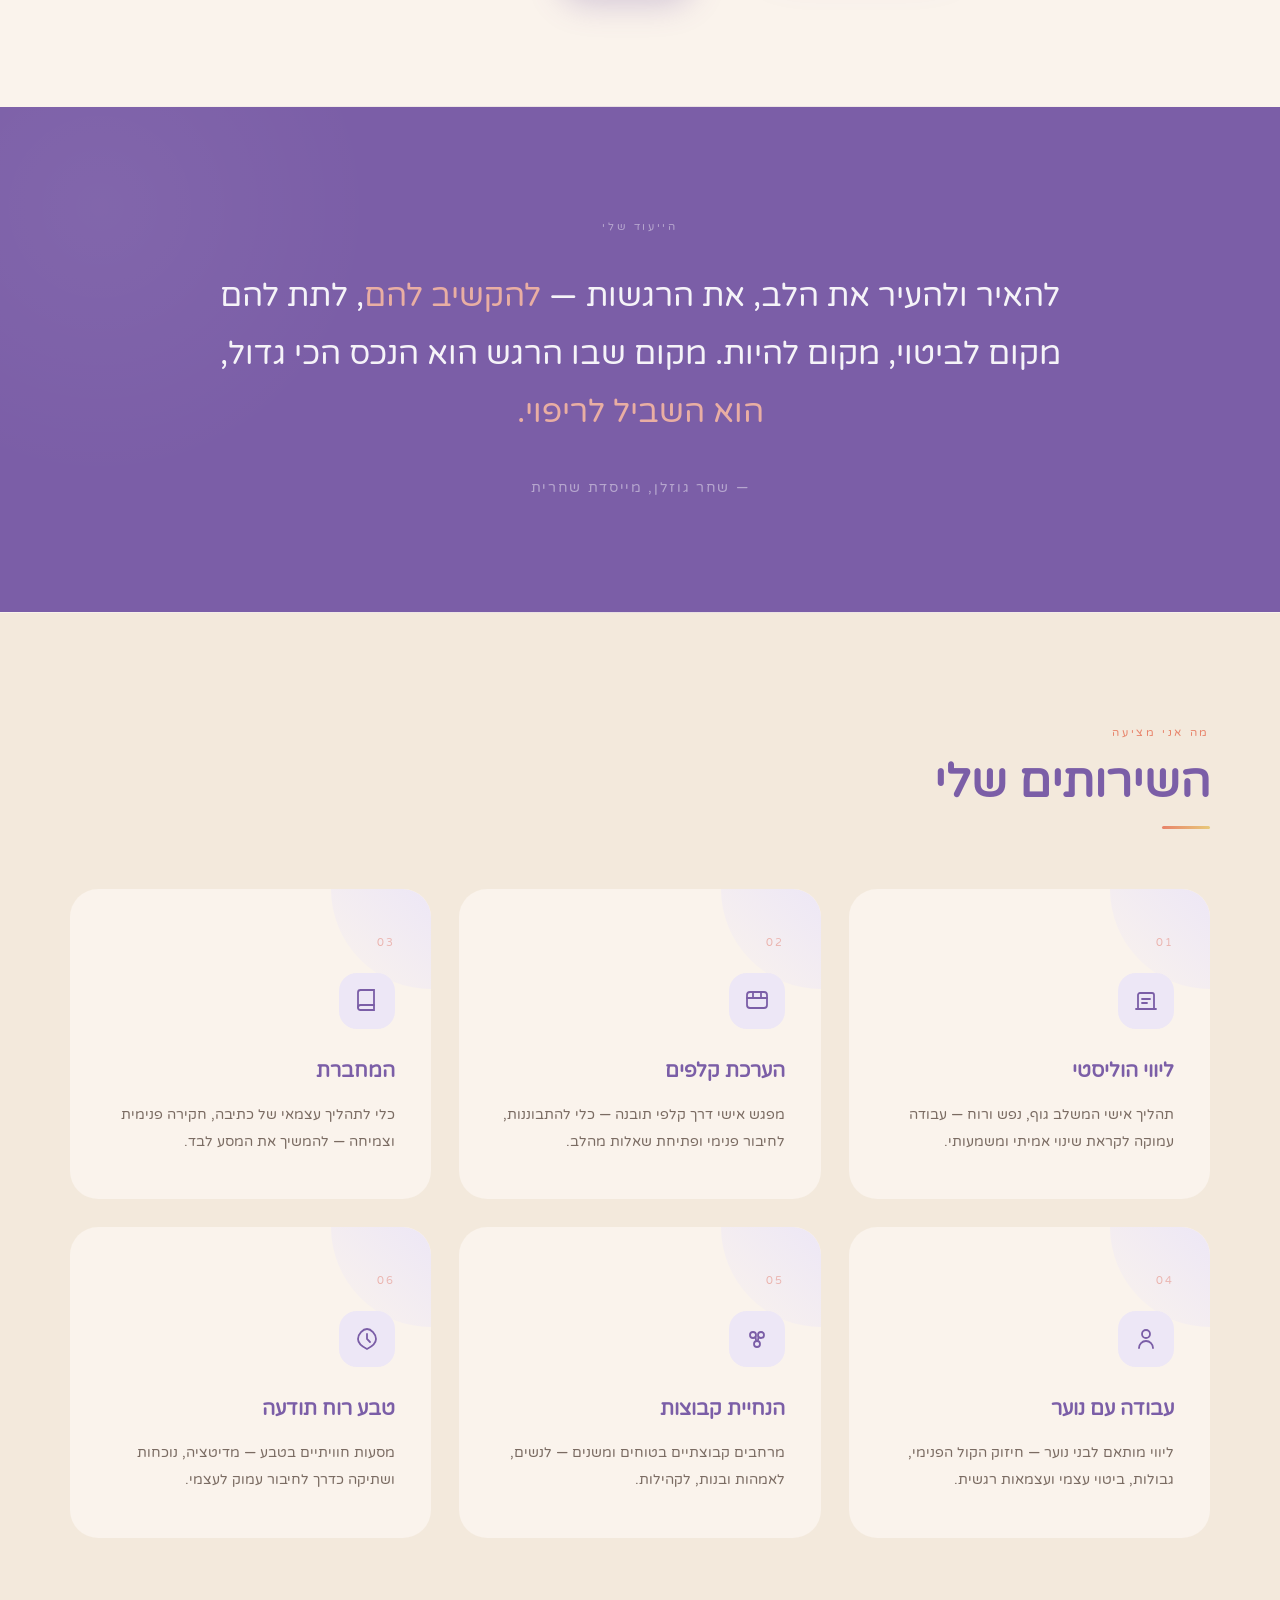
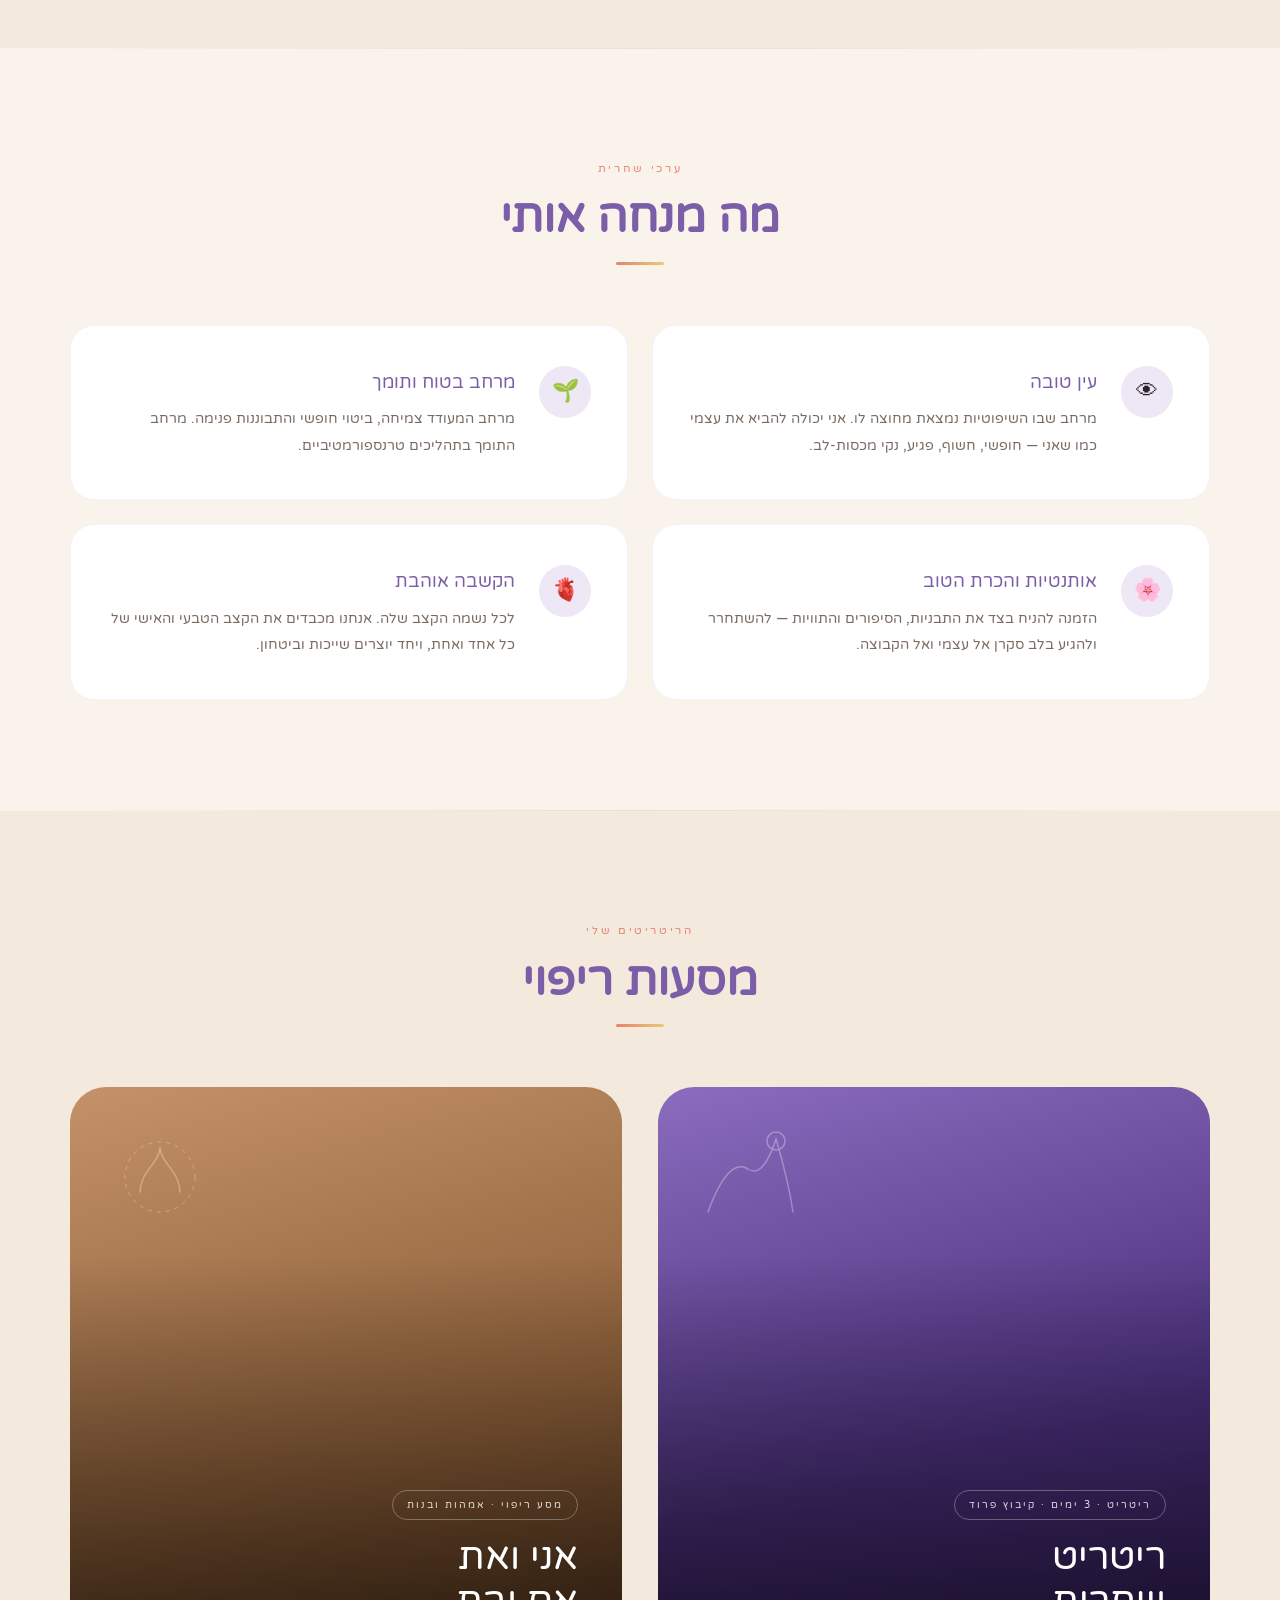
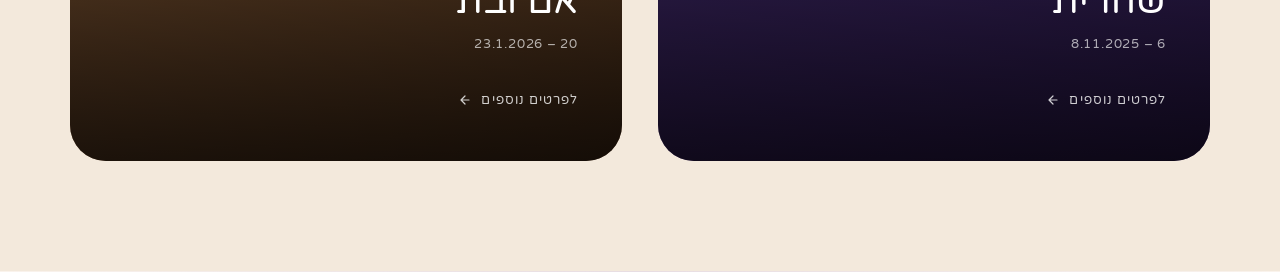
==== commit 9b3f7b9d: "feat: add retreats section Co-Authored-By: Claude Sonnet 4.6 <noreply@anthropic.com>" ====
--- a/index.html
+++ b/index.html
@@ -271,6 +271,55 @@
 </section>
 <div class="sep"></div>
 
+<!-- RETREATS -->
+<section class="sec retreats" id="retreats">
+  <div class="sec-inner">
+    <span class="sec-eyebrow" style="text-align:center;display:block;">הריטריטים שלי</span>
+    <h2 class="sec-title sec-title--center">מסעות ריפוי</h2>
+    <div class="bar bar--center"></div>
+    <div class="retreats__grid">
+
+      <a class="retreat-card" href="retreat-shacharit.html">
+        <div class="retreat-card__bg retreat-card__bg--purple"></div>
+        <div class="retreat-card__gradient"></div>
+        <svg class="retreat-card__deco" width="100" height="100" viewBox="0 0 100 100" fill="none" aria-hidden="true">
+          <path d="M10 85 Q30 30 50 42 Q65 52 78 12 Q90 52 95 85" stroke="white" stroke-width="1.5" fill="none" stroke-linecap="round"/>
+          <circle cx="78" cy="14" r="9" fill="none" stroke="white" stroke-width="1.5"/>
+        </svg>
+        <div class="retreat-card__content">
+          <div class="retreat-card__tag">ריטריט · 3 ימים · קיבוץ פרוד</div>
+          <div class="retreat-card__title">ריטריט<br>שחרית</div>
+          <div class="retreat-card__date">6 – 8.11.2025</div>
+          <div class="retreat-card__link">
+            לפרטים נוספים
+            <svg width="16" height="16" viewBox="0 0 20 20" fill="none" aria-hidden="true"><path d="M15 10H5M10 5l-5 5 5 5" stroke="white" stroke-width="1.5" stroke-linecap="round" stroke-linejoin="round"/></svg>
+          </div>
+        </div>
+      </a>
+
+      <a class="retreat-card" href="retreat-ani-ve-at.html">
+        <div class="retreat-card__bg retreat-card__bg--earth"></div>
+        <div class="retreat-card__gradient"></div>
+        <svg class="retreat-card__deco" width="100" height="100" viewBox="0 0 100 100" fill="none" aria-hidden="true">
+          <circle cx="50" cy="50" r="35" stroke="white" stroke-width="1" stroke-dasharray="4 5"/>
+          <path d="M30 65 C30 45, 50 35, 50 20 C50 35, 70 45, 70 65" stroke="white" stroke-width="1.5" fill="none" stroke-linecap="round"/>
+        </svg>
+        <div class="retreat-card__content">
+          <div class="retreat-card__tag">מסע ריפוי · אמהות ובנות</div>
+          <div class="retreat-card__title">אני ואת<br>אם ובת</div>
+          <div class="retreat-card__date">20 – 23.1.2026</div>
+          <div class="retreat-card__link">
+            לפרטים נוספים
+            <svg width="16" height="16" viewBox="0 0 20 20" fill="none" aria-hidden="true"><path d="M15 10H5M10 5l-5 5 5 5" stroke="white" stroke-width="1.5" stroke-linecap="round" stroke-linejoin="round"/></svg>
+          </div>
+        </div>
+      </a>
+
+    </div>
+  </div>
+</section>
+<div class="sep"></div>
+
 <script src="js/main.js"></script>
 </body>
 </html>
--- a/css/style.css
+++ b/css/style.css
@@ -555,3 +555,106 @@
   line-height: 1.9;
   color: var(--text-soft);
 }
+
+/* ── RETREATS ── */
+.retreats { background: var(--cream2); }
+
+.retreats__grid {
+  display: grid;
+  grid-template-columns: 1fr 1fr;
+  gap: 36px;
+  margin-top: 60px;
+}
+
+.retreat-card {
+  border-radius: 36px;
+  overflow: hidden;
+  position: relative;
+  aspect-ratio: 9/11;
+  display: flex;
+  align-items: flex-end;
+  text-decoration: none;
+  transition: transform 0.3s, box-shadow 0.3s;
+}
+
+.retreat-card:hover {
+  transform: scale(1.025) translateY(-4px);
+  box-shadow: 0 40px 80px rgba(0,0,0,0.18);
+}
+
+.retreat-card__bg {
+  position: absolute;
+  inset: 0;
+}
+
+.retreat-card__bg--purple {
+  background: linear-gradient(165deg, #8B6CBF 0%, #4A2F7A 55%, #2E1A52 100%);
+}
+
+.retreat-card__bg--earth {
+  background: linear-gradient(165deg, #C49268 0%, #8B5E38 55%, #4A2E18 100%);
+}
+
+.retreat-card__gradient {
+  position: absolute;
+  bottom: 0; right: 0; left: 0;
+  height: 75%;
+  background: linear-gradient(to top, rgba(0,0,0,0.72) 0%, transparent 100%);
+  z-index: 2;
+}
+
+.retreat-card__deco {
+  position: absolute;
+  top: 40px;
+  left: 40px;
+  z-index: 3;
+  opacity: 0.3;
+}
+
+.retreat-card__content {
+  position: relative;
+  z-index: 4;
+  padding: 48px 44px;
+  color: var(--white);
+  width: 100%;
+}
+
+.retreat-card__tag {
+  display: inline-block;
+  font-size: 10px;
+  letter-spacing: 0.2em;
+  border: 1px solid rgba(255,255,255,0.35);
+  border-radius: 50px;
+  padding: 5px 14px;
+  margin-bottom: 16px;
+  opacity: 0.85;
+}
+
+.retreat-card__title {
+  font-size: 38px;
+  line-height: 1.15;
+  margin-bottom: 10px;
+}
+
+.retreat-card__date {
+  font-size: 13px;
+  opacity: 0.65;
+  margin-bottom: 28px;
+  letter-spacing: 0.06em;
+}
+
+.retreat-card__link {
+  display: inline-flex;
+  align-items: center;
+  gap: 8px;
+  font-size: 13px;
+  color: var(--white);
+  opacity: 0.8;
+  letter-spacing: 0.08em;
+  transition: opacity 0.2s, gap 0.2s;
+}
+
+.retreat-card:hover .retreat-card__link {
+  opacity: 1;
+  gap: 14px;
+}
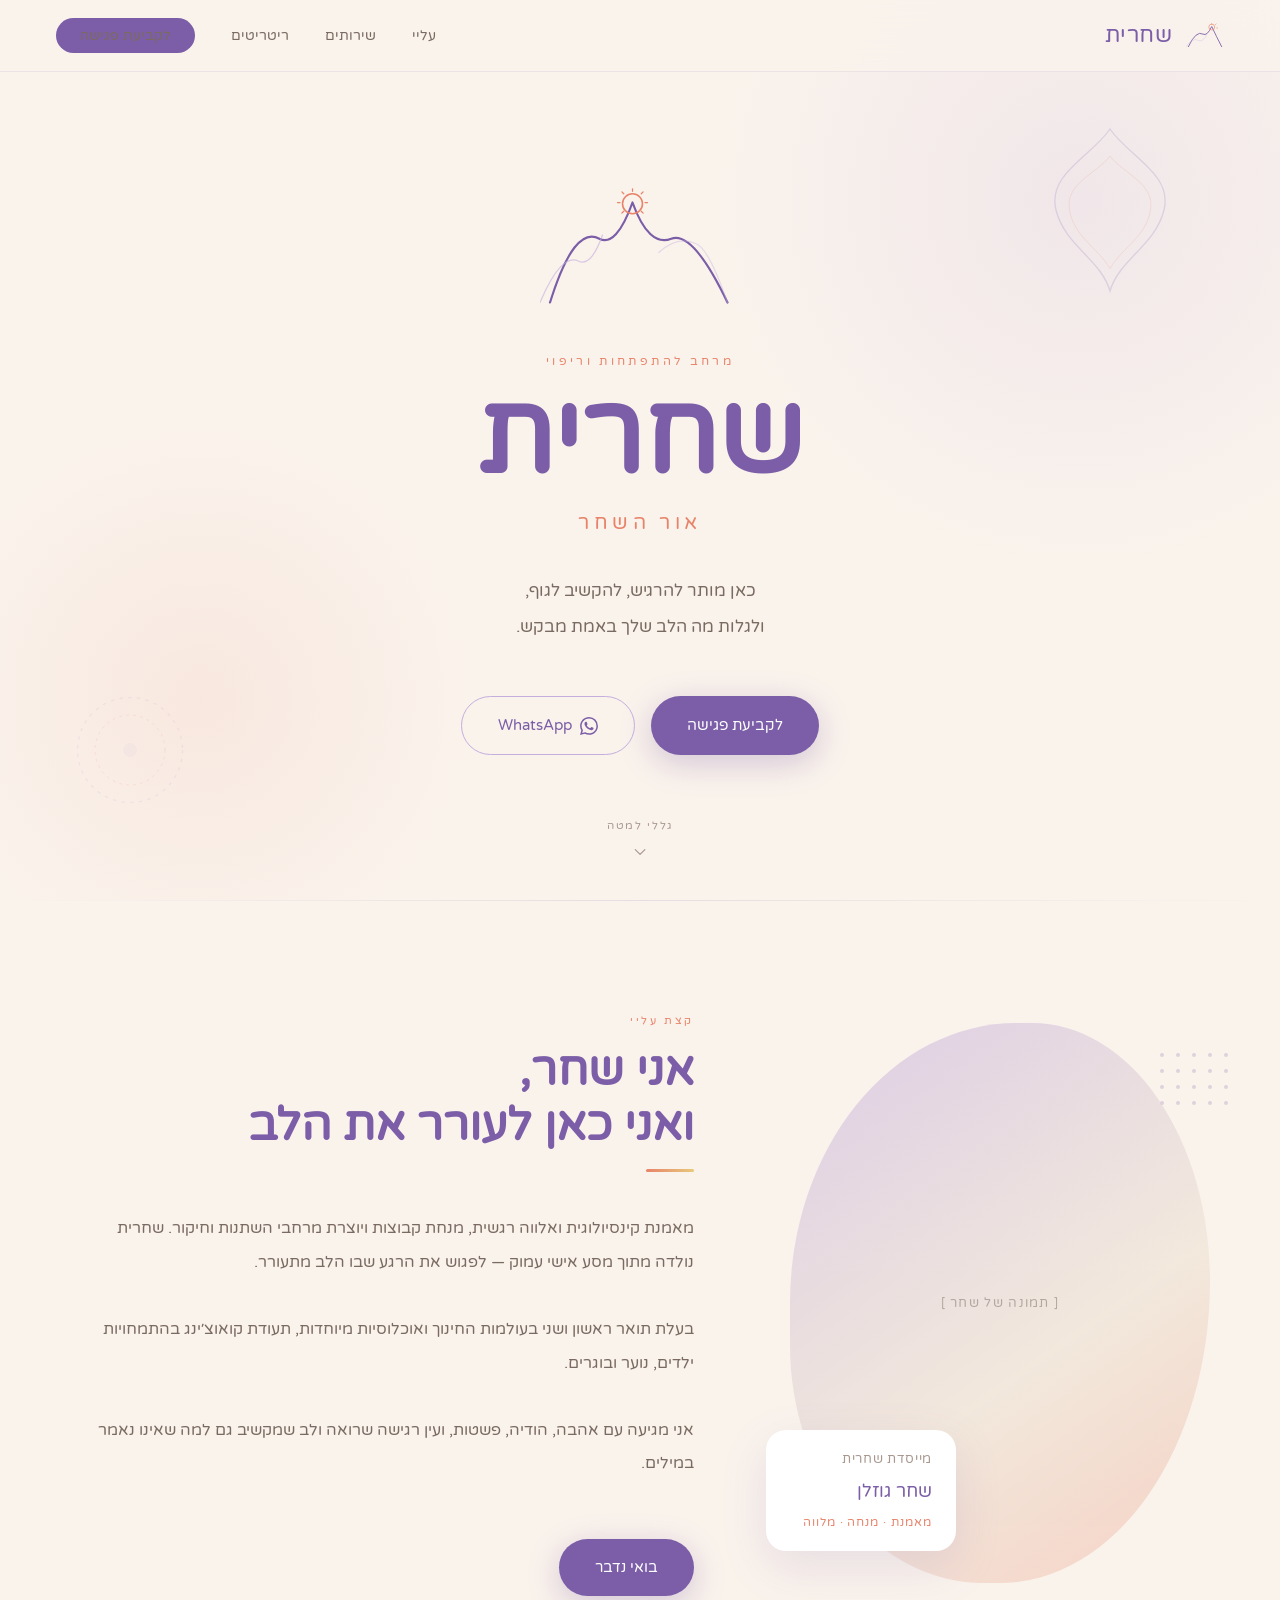
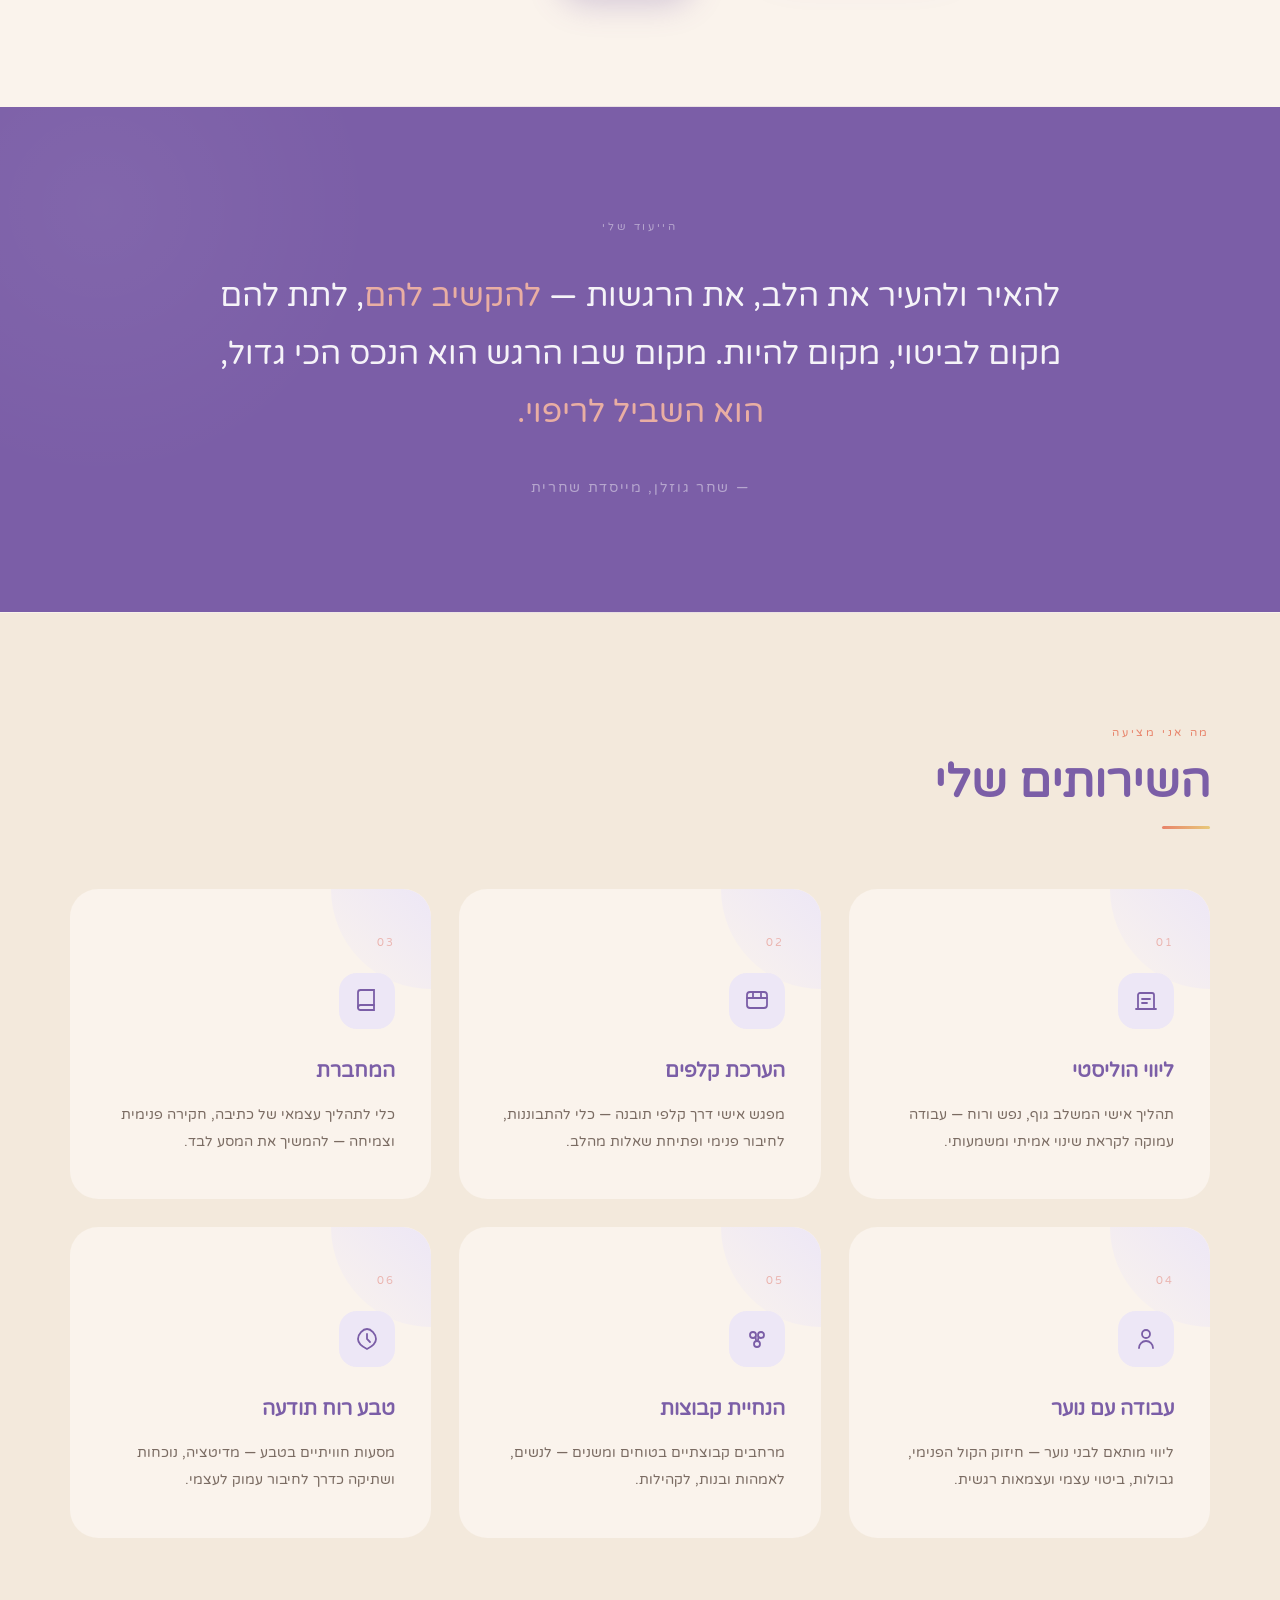
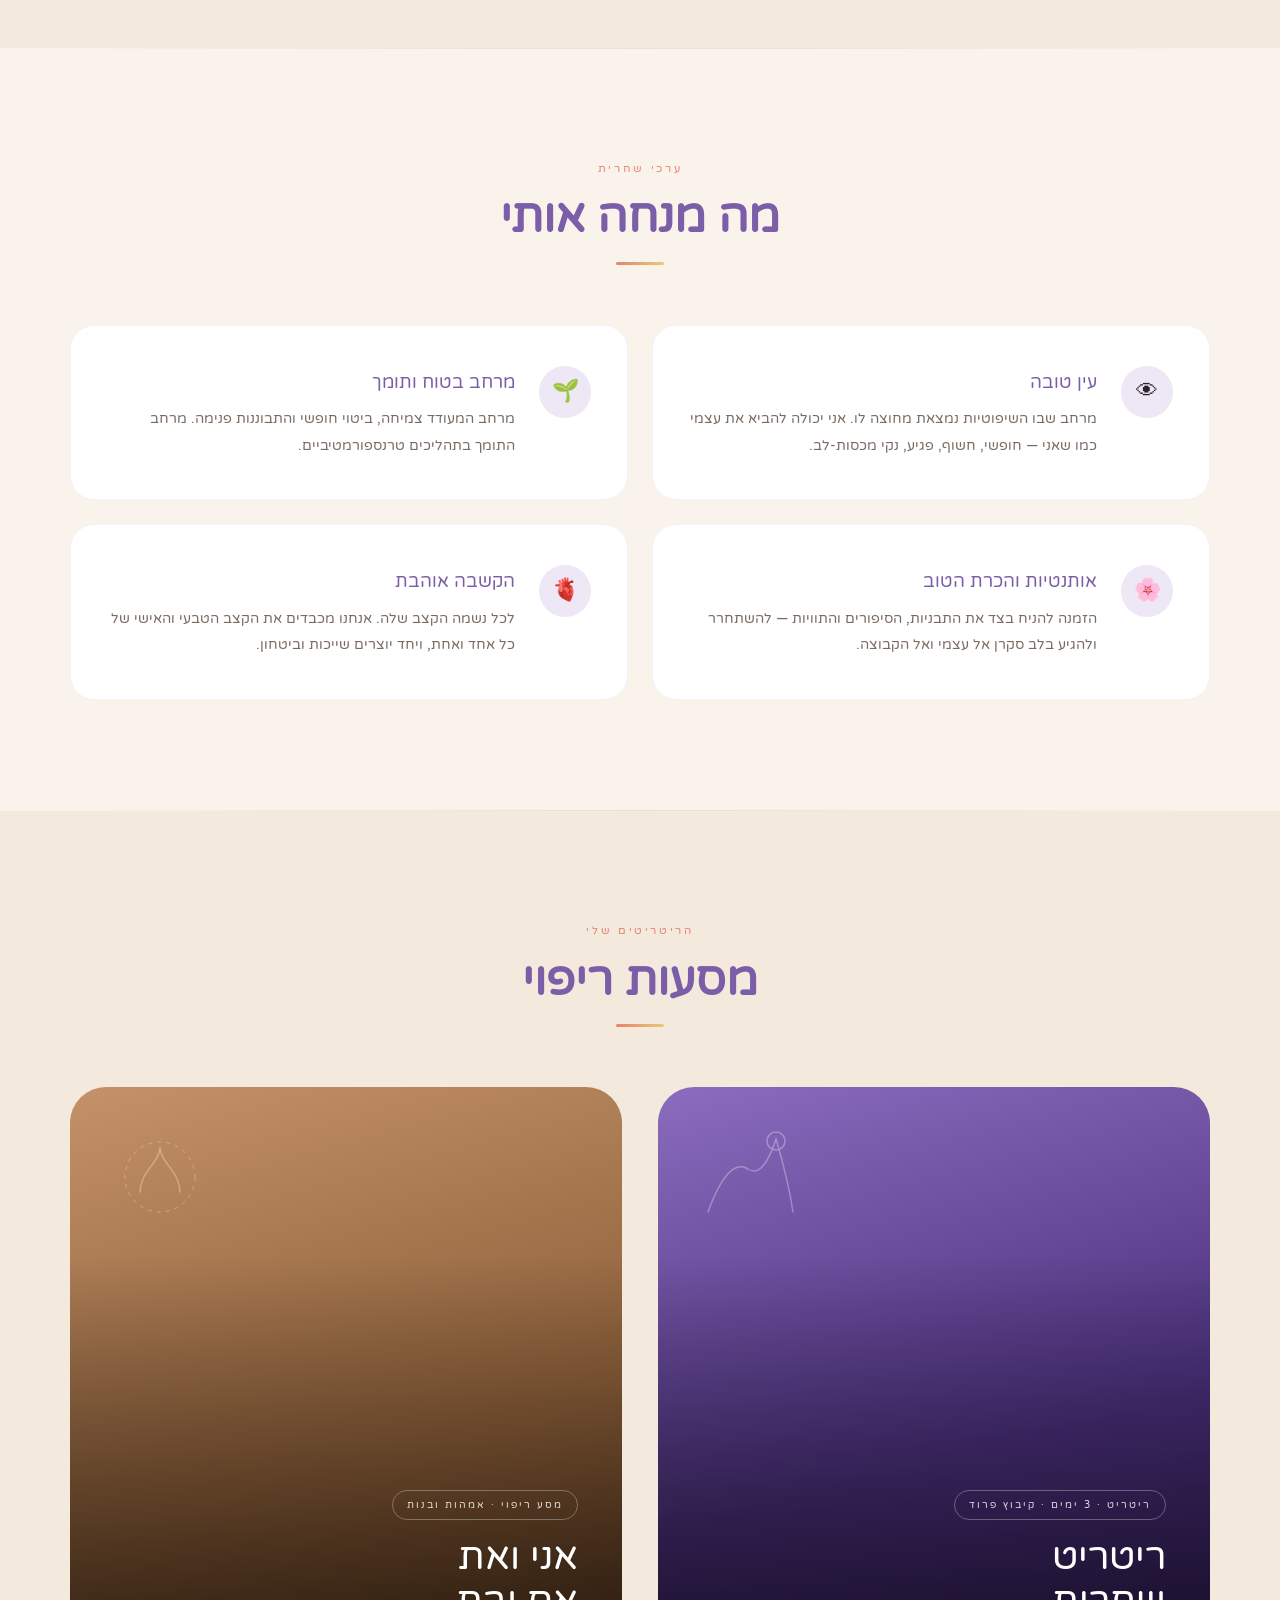
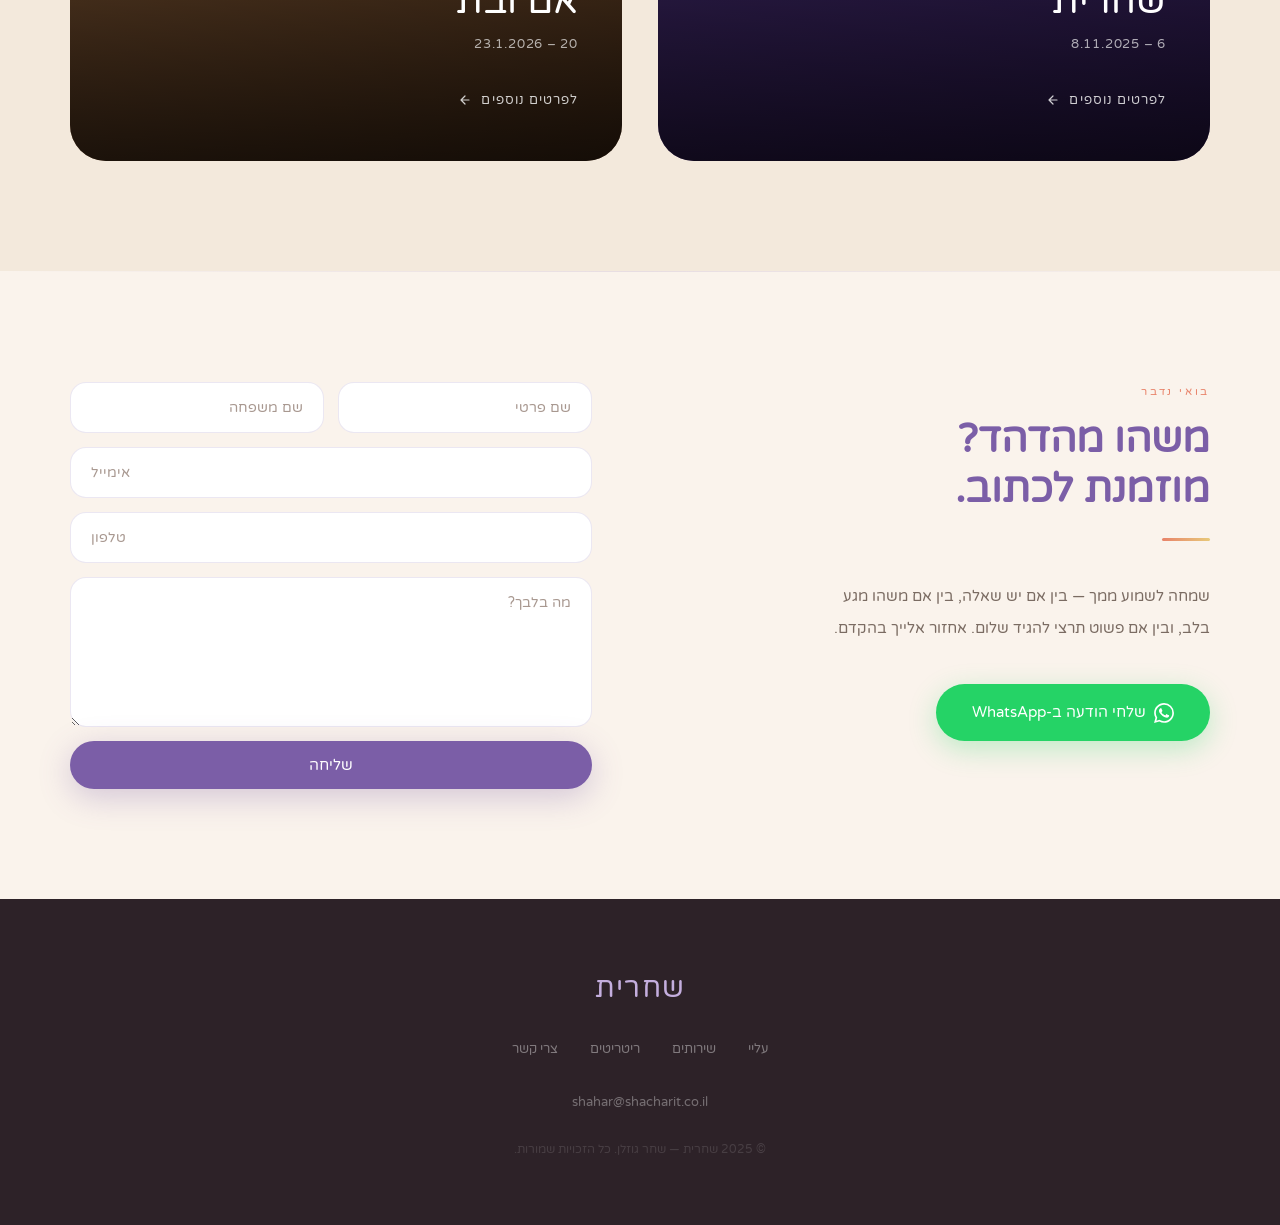
==== commit 7feeff30: "feat: add contact section, footer and form handler Co-Authored-By: Claude Sonnet 4.6 <noreply@anthro" ====
--- a/index.html
+++ b/index.html
@@ -320,6 +320,52 @@
 </section>
 <div class="sep"></div>
 
+<!-- CONTACT -->
+<section class="sec" id="contact">
+  <div class="sec-inner">
+    <div class="contact__grid">
+      <div>
+        <span class="sec-eyebrow">בואי נדבר</span>
+        <h2 class="contact__title">משהו מהדהד?<br>מוזמנת לכתוב.</h2>
+        <div class="bar"></div>
+        <p class="contact__body">
+          שמחה לשמוע ממך — בין אם יש שאלה, בין אם משהו מגע בלב,
+          ובין אם פשוט תרצי להגיד שלום. אחזור אלייך בהקדם.
+        </p>
+        <a href="https://wa.me/972500000000" class="btn btn--whatsapp" target="_blank" rel="noopener">
+          <svg width="20" height="20" viewBox="0 0 24 24" fill="white" aria-hidden="true"><path d="M17.472 14.382c-.297-.149-1.758-.867-2.03-.967-.273-.099-.471-.148-.67.15-.197.297-.767.966-.94 1.164-.173.199-.347.223-.644.075-.297-.15-1.255-.463-2.39-1.475-.883-.788-1.48-1.761-1.653-2.059-.173-.297-.018-.458.13-.606.134-.133.298-.347.446-.52.149-.174.198-.298.298-.497.099-.198.05-.371-.025-.52-.075-.149-.669-1.612-.916-2.207-.242-.579-.487-.5-.669-.51-.173-.008-.371-.01-.57-.01-.198 0-.52.074-.792.372-.272.297-1.04 1.016-1.04 2.479 0 1.462 1.065 2.875 1.213 3.074.149.198 2.096 3.2 5.077 4.487.709.306 1.262.489 1.694.625.712.227 1.36.195 1.871.118.571-.085 1.758-.719 2.006-1.413.248-.694.248-1.289.173-1.413-.074-.124-.272-.198-.57-.347m-5.421 7.403h-.004a9.87 9.87 0 01-5.031-1.378l-.361-.214-3.741.982.998-3.648-.235-.374a9.86 9.86 0 01-1.51-5.26c.001-5.45 4.436-9.884 9.888-9.884 2.64 0 5.122 1.03 6.988 2.898a9.825 9.825 0 012.893 6.994c-.003 5.45-4.437 9.884-9.885 9.884m8.413-18.297A11.815 11.815 0 0012.05 0C5.495 0 .16 5.335.157 11.892c0 2.096.547 4.142 1.588 5.945L.057 24l6.305-1.654a11.882 11.882 0 005.683 1.448h.005c6.554 0 11.89-5.335 11.893-11.893a11.821 11.821 0 00-3.48-8.413z"/></svg>
+          שלחי הודעה ב-WhatsApp
+        </a>
+      </div>
+
+      <form class="contact__form" id="contactForm" novalidate>
+        <div class="contact__form-row">
+          <input class="input" type="text" name="firstName" placeholder="שם פרטי" required>
+          <input class="input" type="text" name="lastName" placeholder="שם משפחה" required>
+        </div>
+        <input class="input" type="email" name="email" placeholder="אימייל" dir="ltr" style="text-align:left;" required>
+        <input class="input" type="tel" name="phone" placeholder="טלפון" dir="ltr" style="text-align:left;">
+        <textarea class="input" name="message" placeholder="מה בלבך?" required></textarea>
+        <button type="submit" class="btn btn--primary" style="justify-content:center;">שליחה</button>
+        <div class="form-success" id="formSuccess">תודה! קיבלתי את הפנייה שלך ואחזור אלייך בהקדם 🌸</div>
+      </form>
+    </div>
+  </div>
+</section>
+
+<!-- FOOTER -->
+<footer class="footer">
+  <span class="footer__logo">שחרית</span>
+  <ul class="footer__links">
+    <li><a href="#about">עליי</a></li>
+    <li><a href="#services">שירותים</a></li>
+    <li><a href="#retreats">ריטריטים</a></li>
+    <li><a href="#contact">צרי קשר</a></li>
+  </ul>
+  <a href="mailto:shahar@shacharit.co.il" class="footer__email">shahar@shacharit.co.il</a>
+  <p class="footer__copy">© 2025 שחרית — שחר גוזלן. כל הזכויות שמורות.</p>
+</footer>
+
 <script src="js/main.js"></script>
 </body>
 </html>
--- a/css/style.css
+++ b/css/style.css
@@ -658,3 +658,124 @@
   opacity: 1;
   gap: 14px;
 }
+
+/* ── CONTACT ── */
+.contact__grid {
+  display: grid;
+  grid-template-columns: 1fr 1fr;
+  gap: 96px;
+  align-items: start;
+}
+
+.contact__title {
+  font-size: clamp(28px, 3.5vw, 40px);
+  color: var(--purple);
+  line-height: 1.25;
+  margin-bottom: 24px;
+}
+
+.contact__body {
+  font-size: 15px;
+  line-height: 2.1;
+  color: var(--text-soft);
+  margin-bottom: 40px;
+  max-width: 400px;
+}
+
+.contact__form {
+  display: flex;
+  flex-direction: column;
+  gap: 14px;
+}
+
+.contact__form-row {
+  display: grid;
+  grid-template-columns: 1fr 1fr;
+  gap: 14px;
+}
+
+.input {
+  width: 100%;
+  background: var(--white);
+  border: 1.5px solid rgba(123,94,167,0.15);
+  border-radius: 16px;
+  padding: 16px 20px;
+  font-family: 'Varela Round', sans-serif;
+  font-size: 14px;
+  color: var(--text);
+  outline: none;
+  transition: border-color 0.2s, box-shadow 0.2s;
+  text-align: right;
+  direction: rtl;
+}
+
+.input:focus {
+  border-color: var(--purple-mid);
+  box-shadow: 0 0 0 4px rgba(123,94,167,0.08);
+}
+
+.input::placeholder { color: var(--text-xsoft); }
+
+textarea.input {
+  height: 150px;
+  resize: vertical;
+}
+
+.form-success {
+  display: none;
+  padding: 20px 28px;
+  background: var(--purple-pale);
+  border-radius: 16px;
+  color: var(--purple);
+  font-size: 15px;
+  text-align: center;
+}
+
+/* ── FOOTER ── */
+.footer {
+  background: var(--text);
+  color: rgba(255,255,255,0.45);
+  text-align: center;
+  padding: 64px 32px;
+}
+
+.footer__logo {
+  display: block;
+  font-size: 28px;
+  color: var(--purple-light);
+  letter-spacing: 0.04em;
+  margin-bottom: 20px;
+}
+
+.footer__links {
+  display: flex;
+  gap: 32px;
+  justify-content: center;
+  margin-bottom: 24px;
+  flex-wrap: wrap;
+  list-style: none;
+}
+
+.footer__links a {
+  color: rgba(255,255,255,0.4);
+  text-decoration: none;
+  font-size: 13px;
+  transition: color 0.2s;
+}
+
+.footer__links a:hover { color: var(--purple-light); }
+
+.footer__email {
+  font-size: 13px;
+  color: rgba(255,255,255,0.35);
+  text-decoration: none;
+  transition: color 0.2s;
+}
+
+.footer__email:hover { color: var(--purple-light); }
+
+.footer__copy {
+  font-size: 12px;
+  opacity: 0.28;
+  margin-top: 24px;
+}
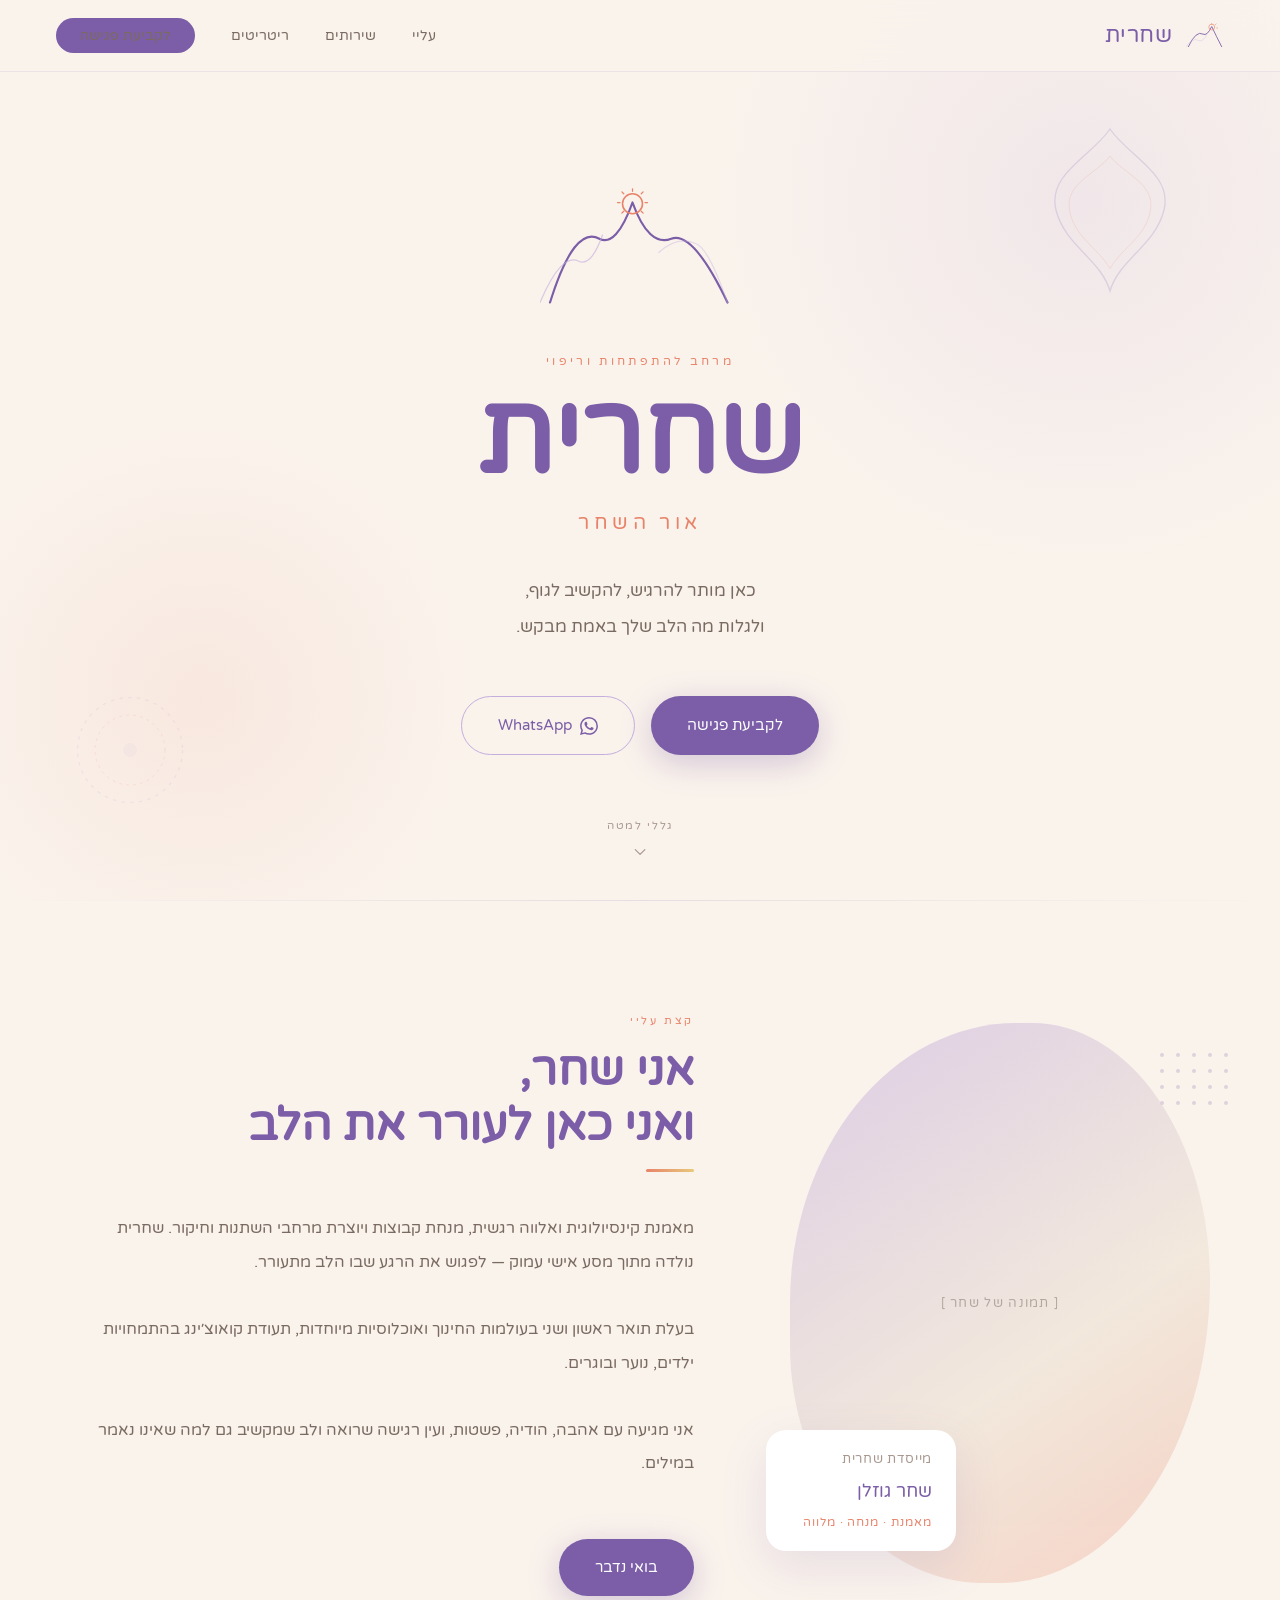
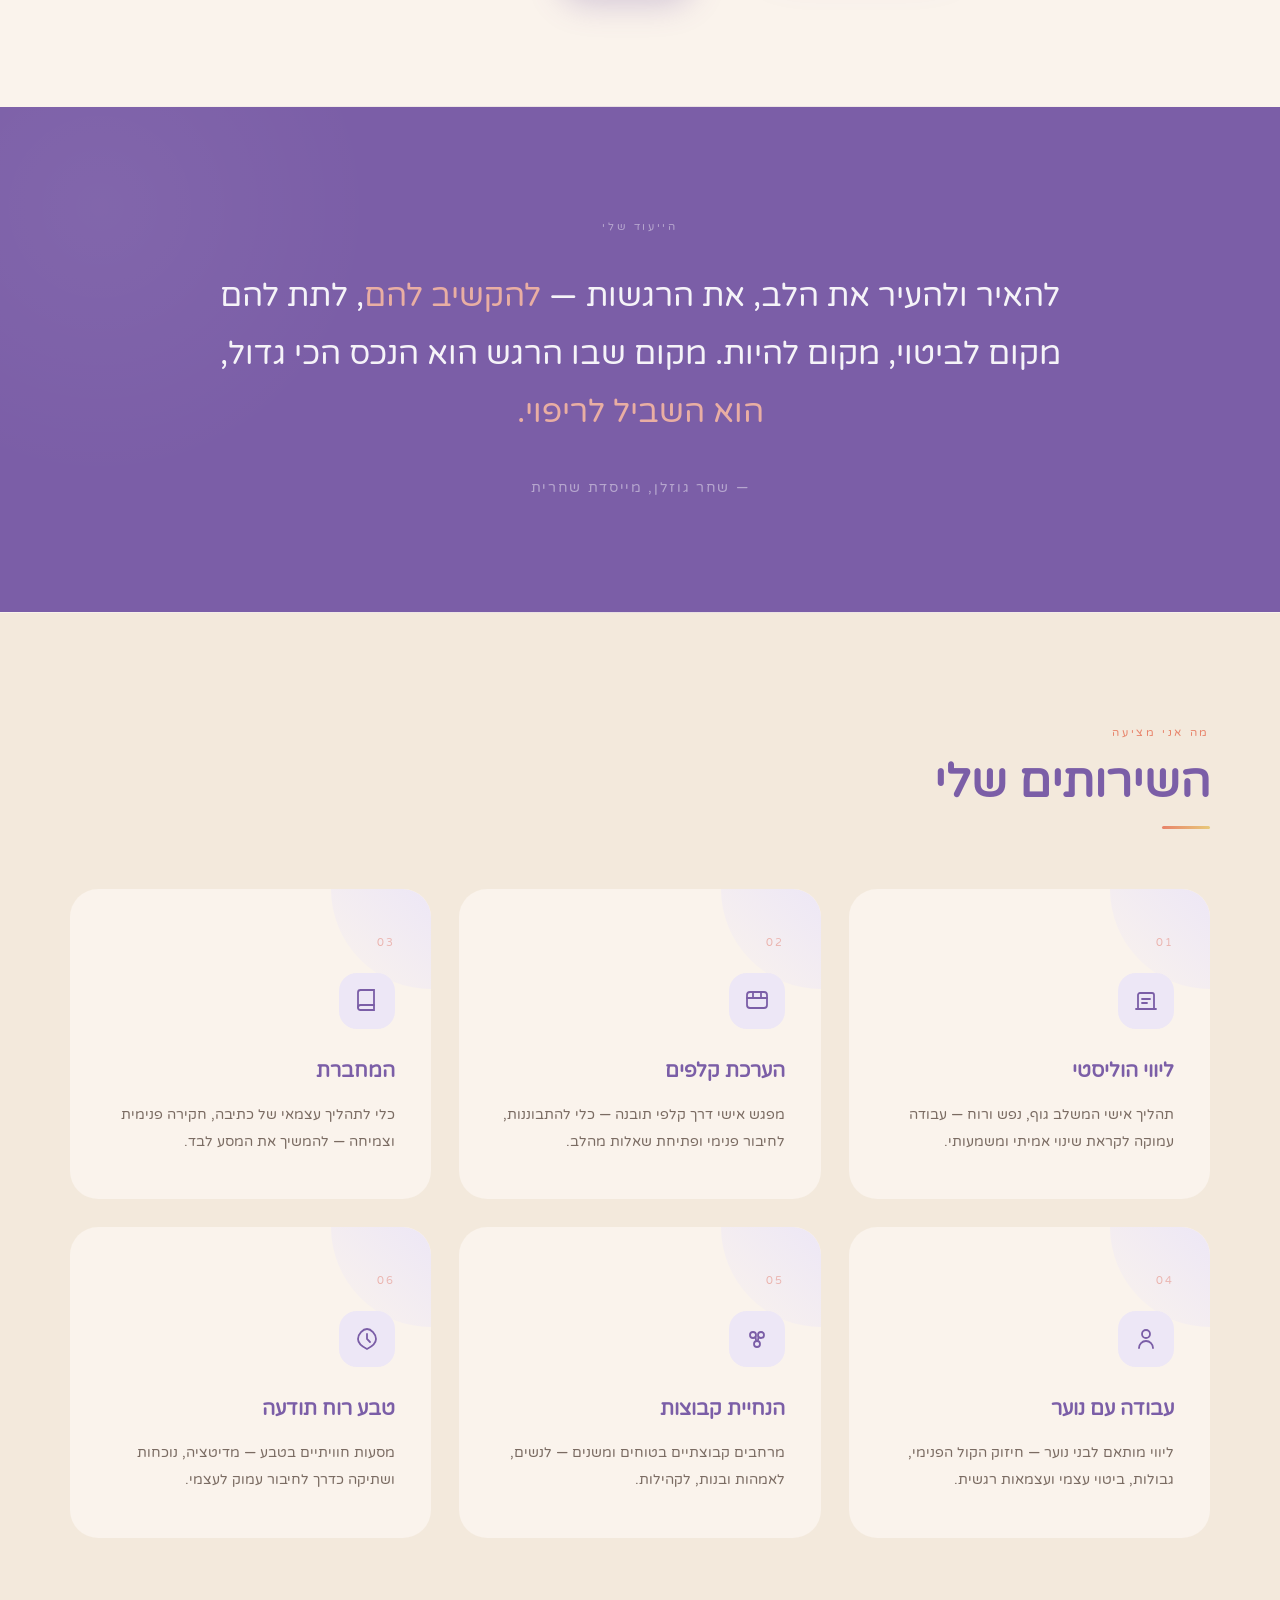
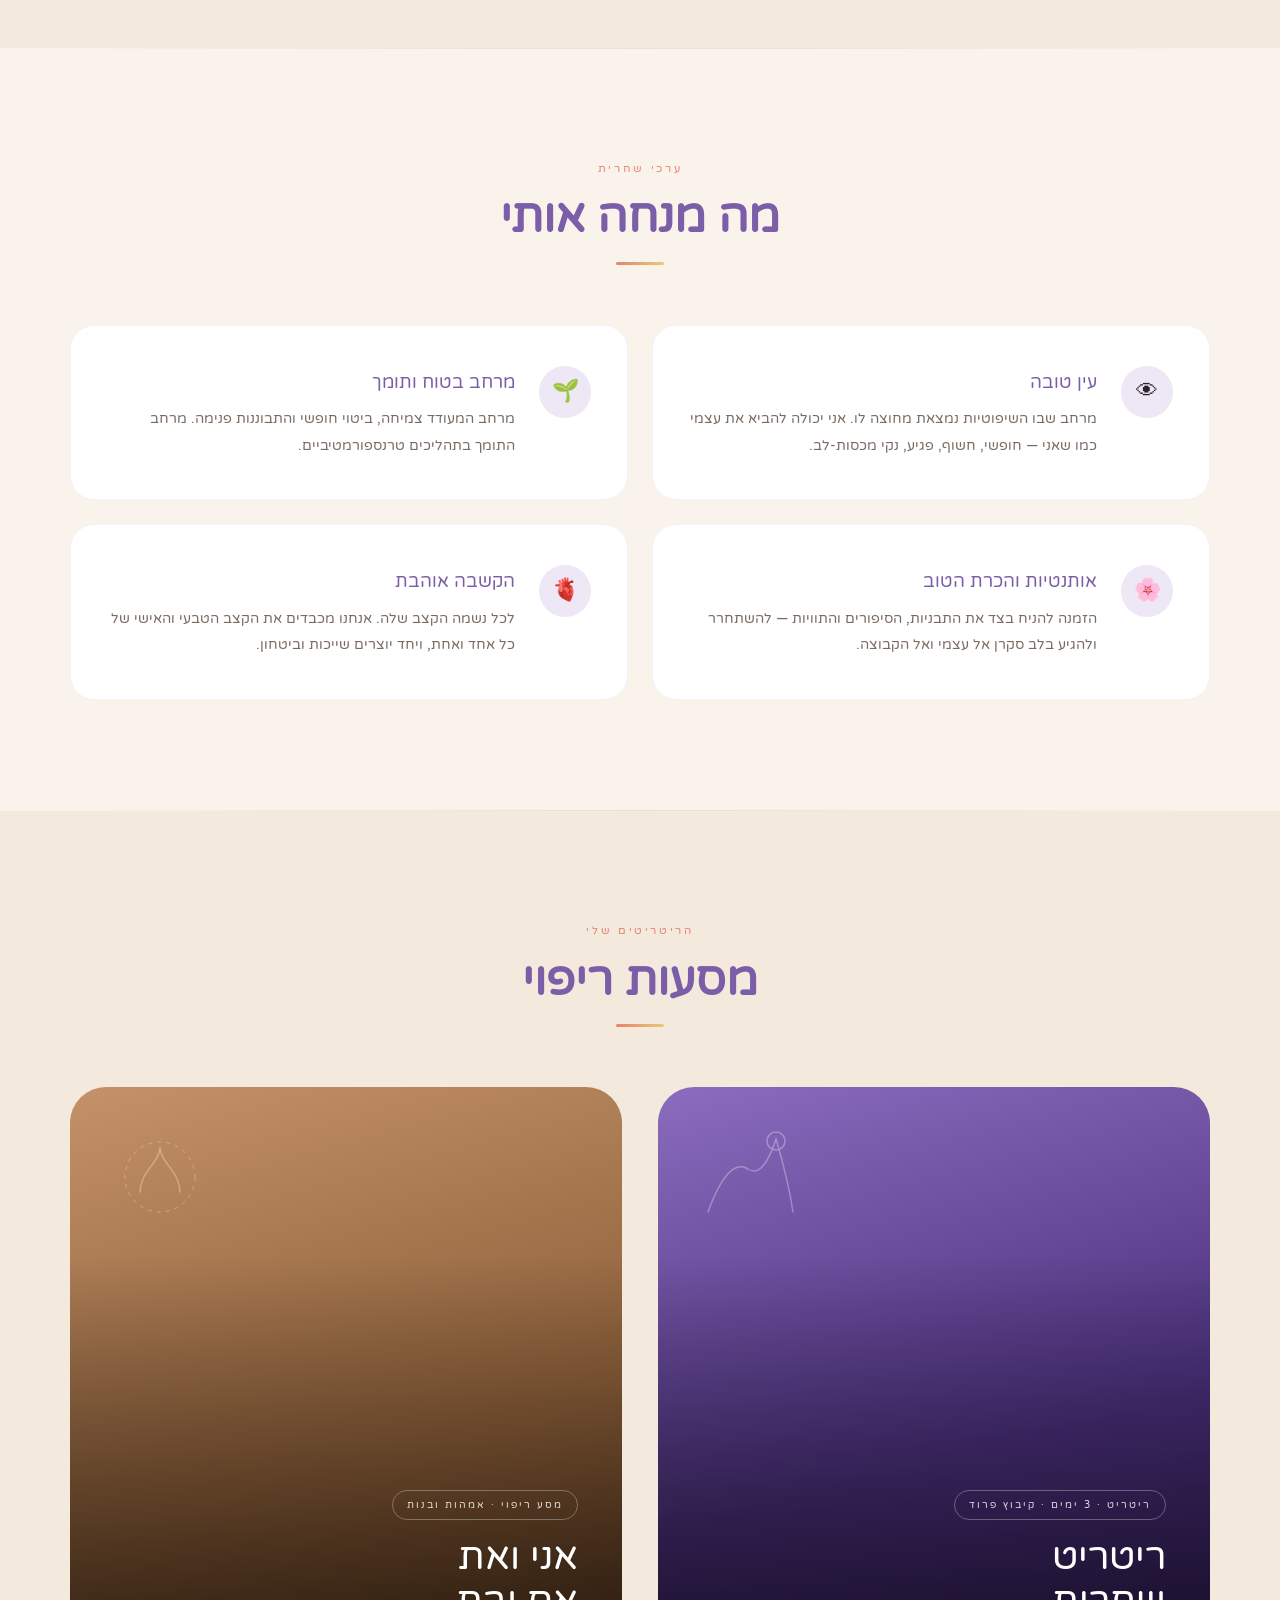
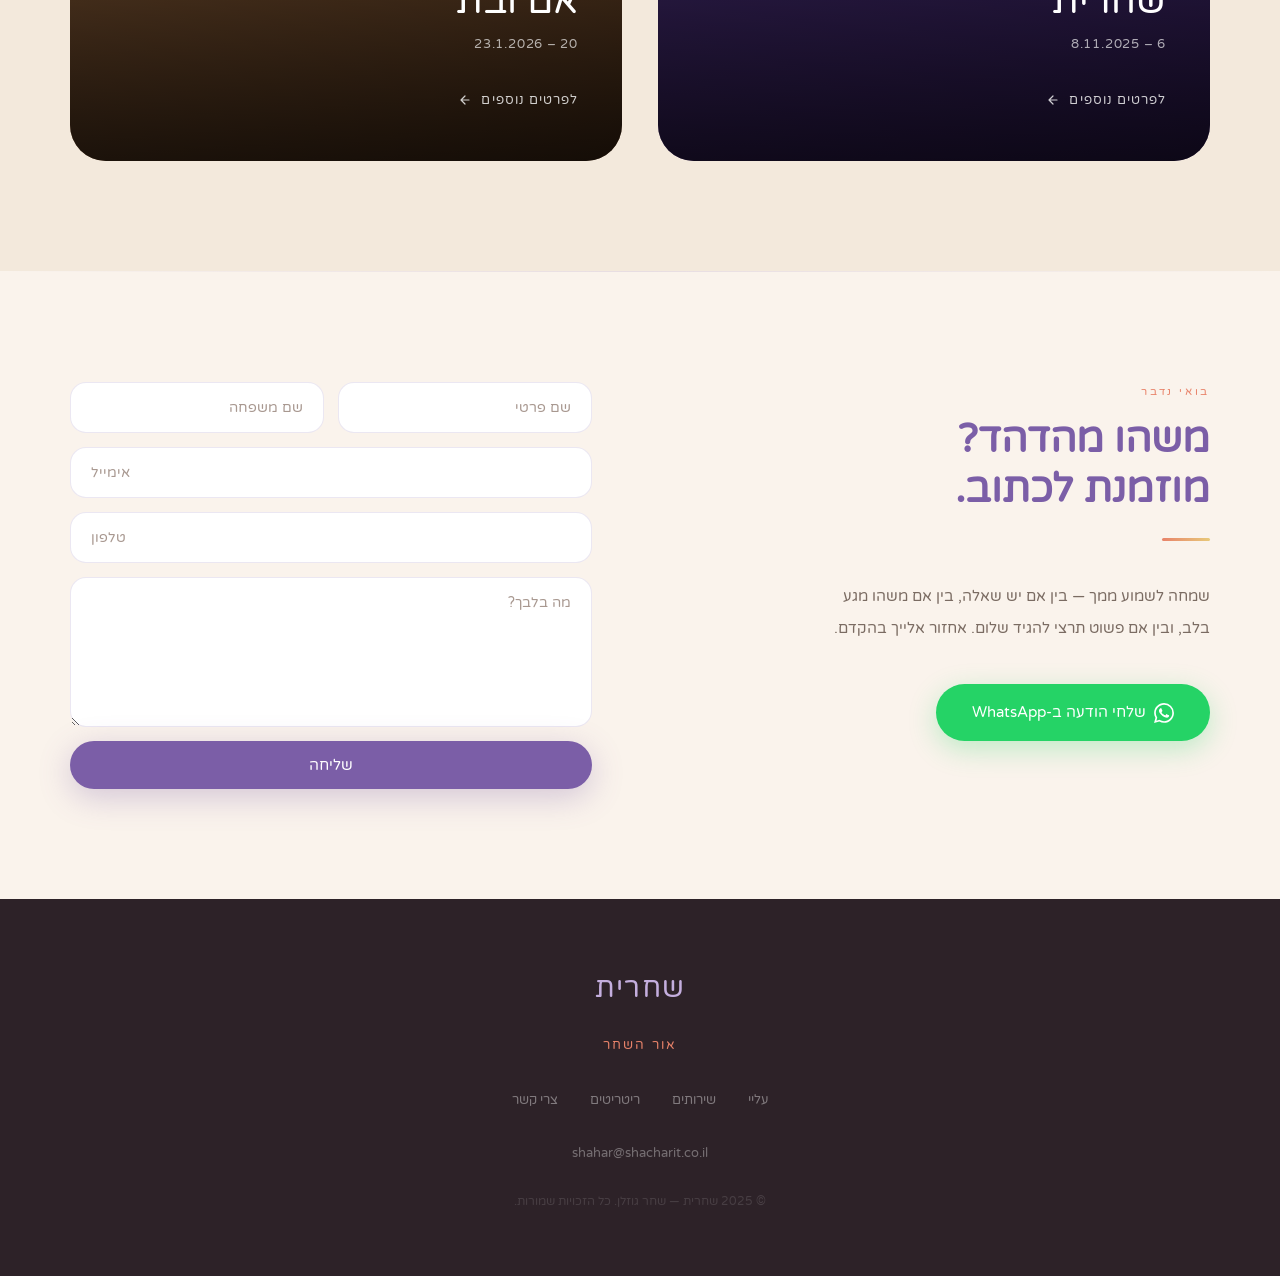
==== commit b9672059: "fix: add tagline to footer" ====
--- a/index.html
+++ b/index.html
@@ -356,6 +356,7 @@
 <!-- FOOTER -->
 <footer class="footer">
   <span class="footer__logo">שחרית</span>
+  <p class="footer__tagline">אור השחר</p>
   <ul class="footer__links">
     <li><a href="#about">עליי</a></li>
     <li><a href="#services">שירותים</a></li>
--- a/css/style.css
+++ b/css/style.css
@@ -747,6 +747,13 @@
   margin-bottom: 20px;
 }
 
+.footer__tagline {
+  font-size: 13px;
+  letter-spacing: 0.16em;
+  color: var(--coral);
+  margin-bottom: 28px;
+}
+
 .footer__links {
   display: flex;
   gap: 32px;
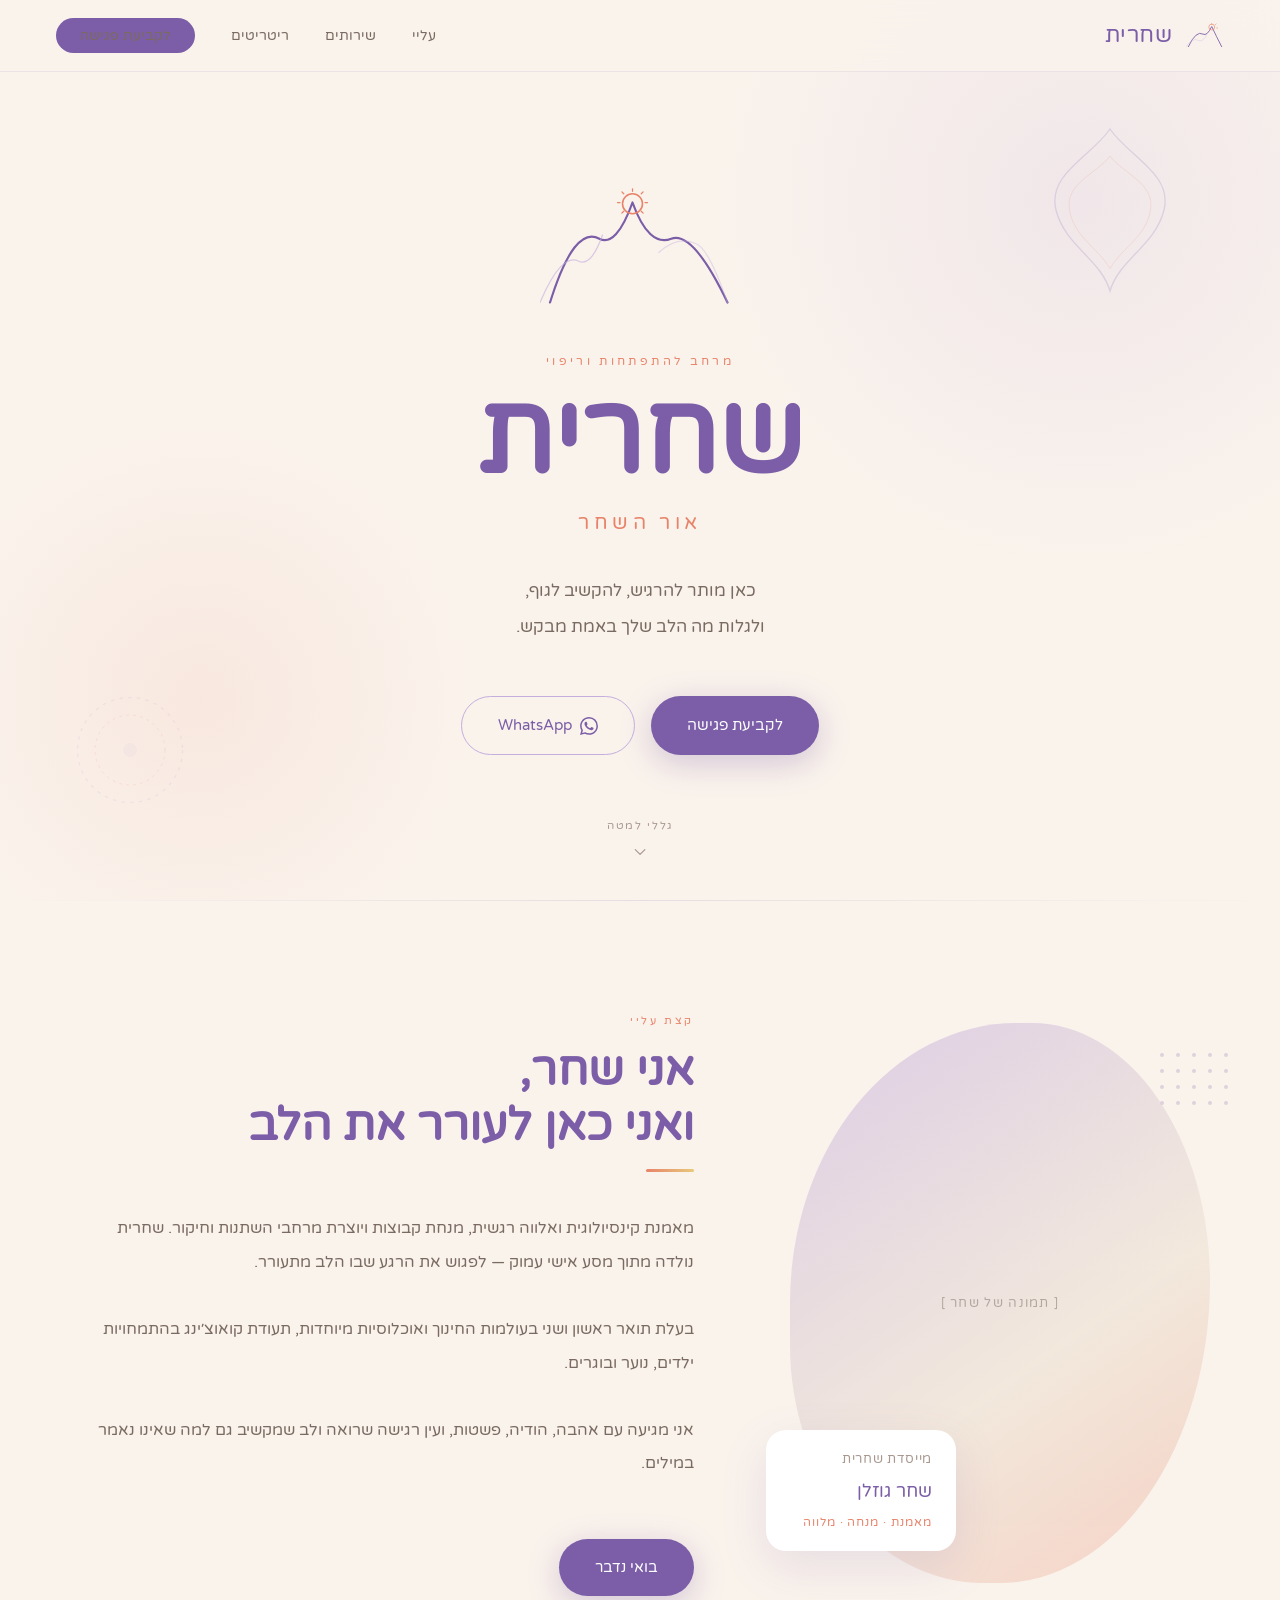
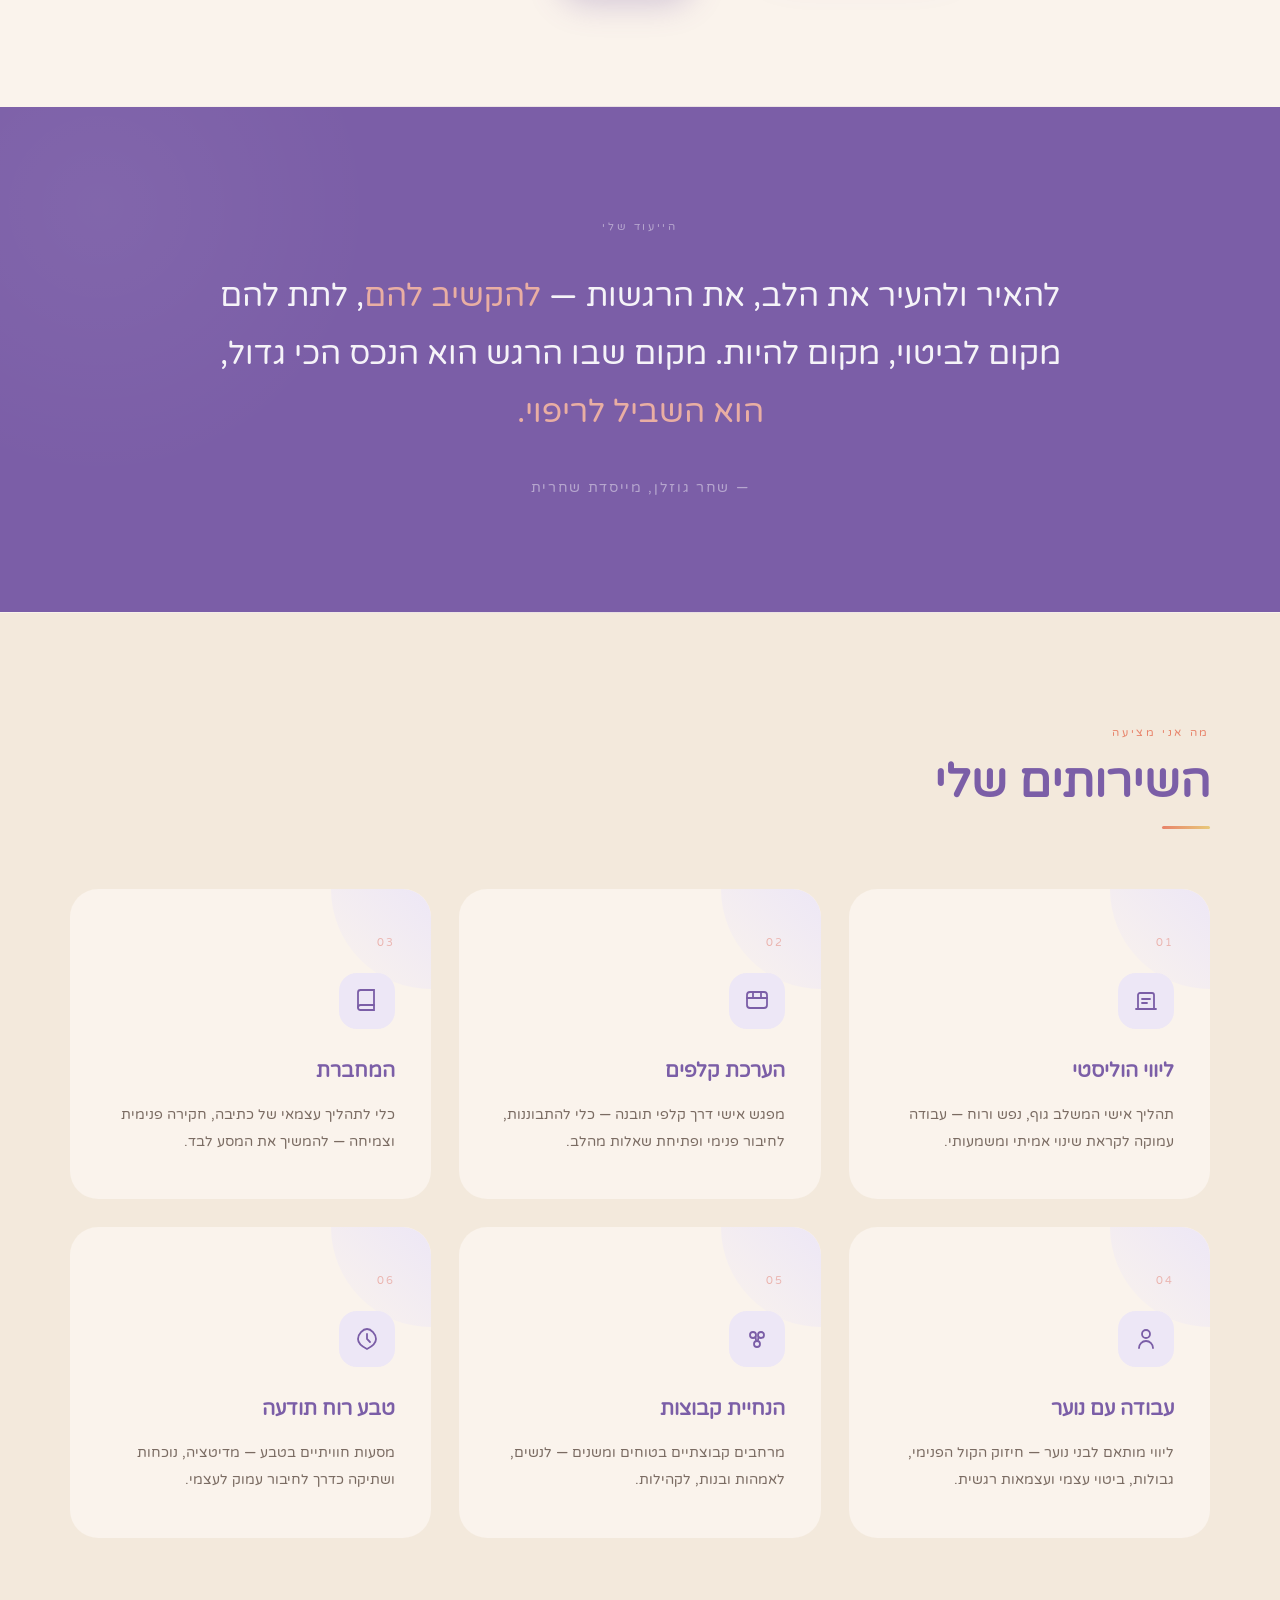
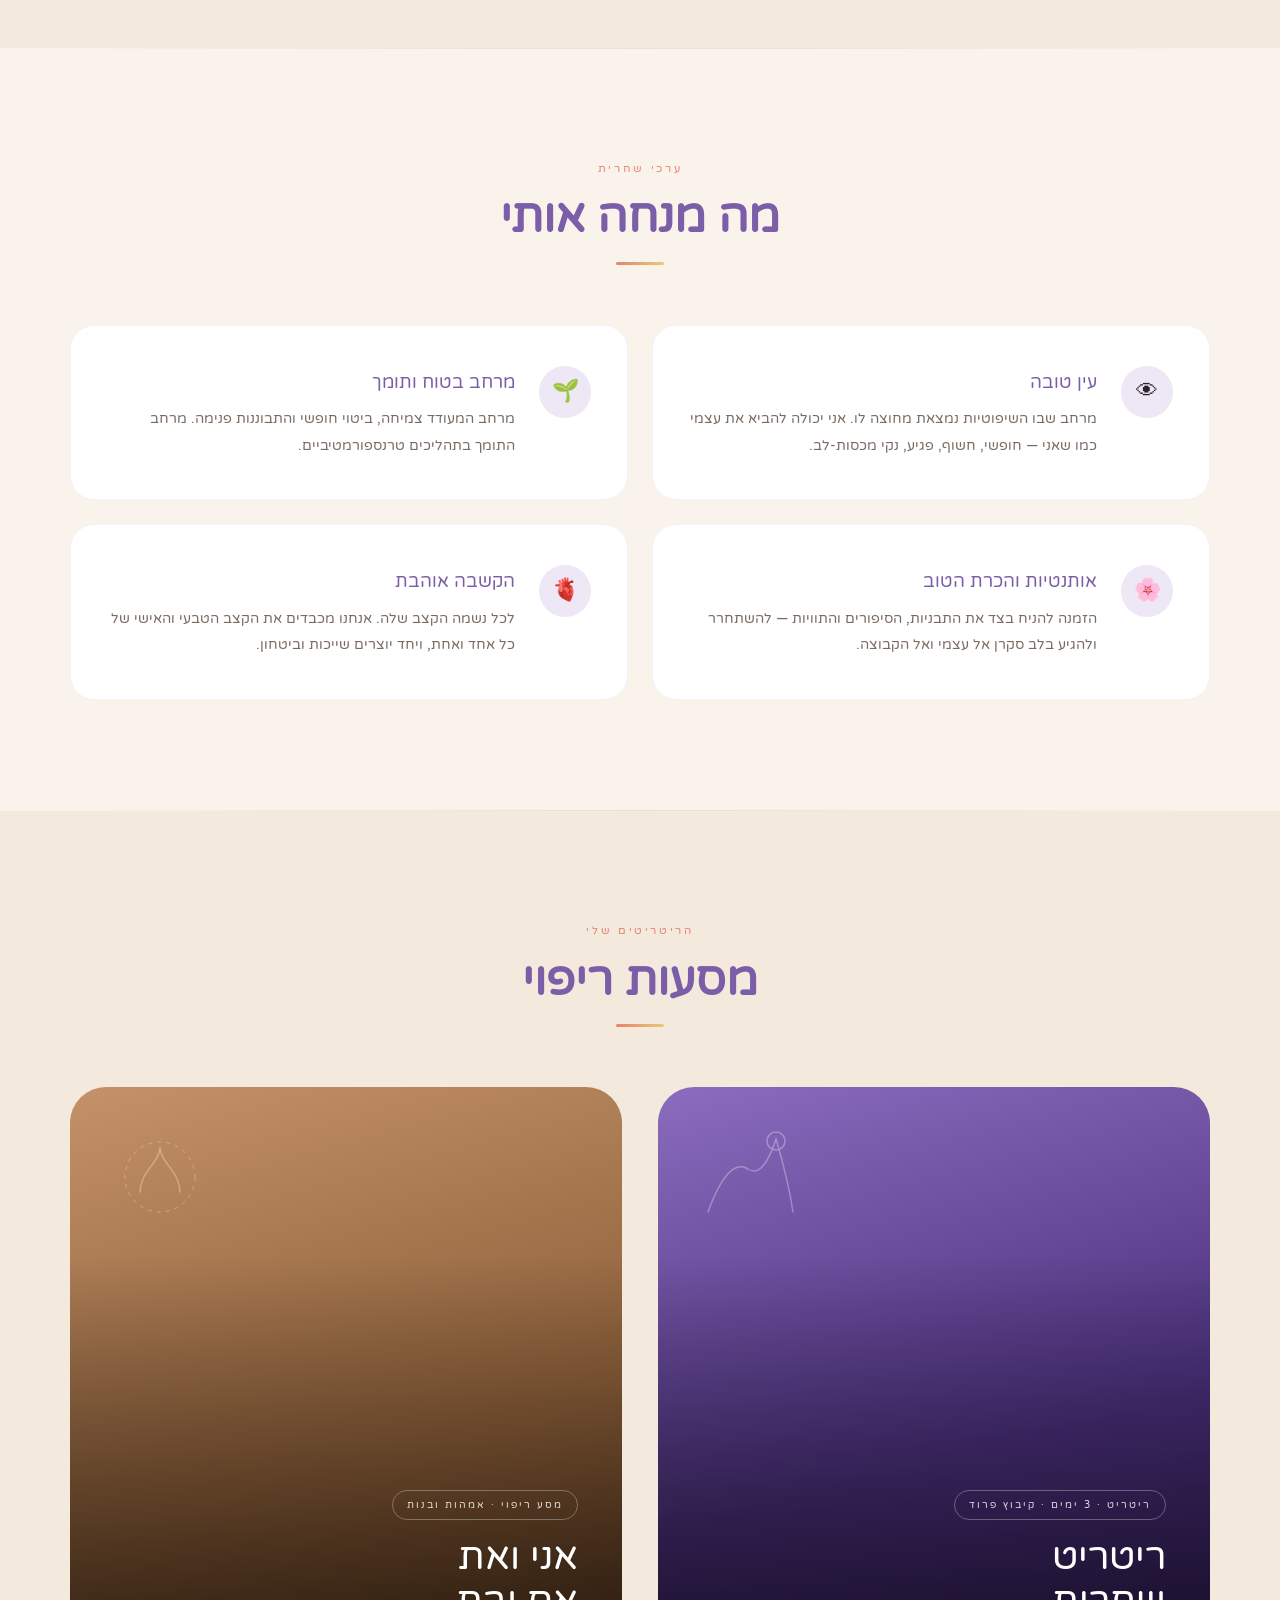
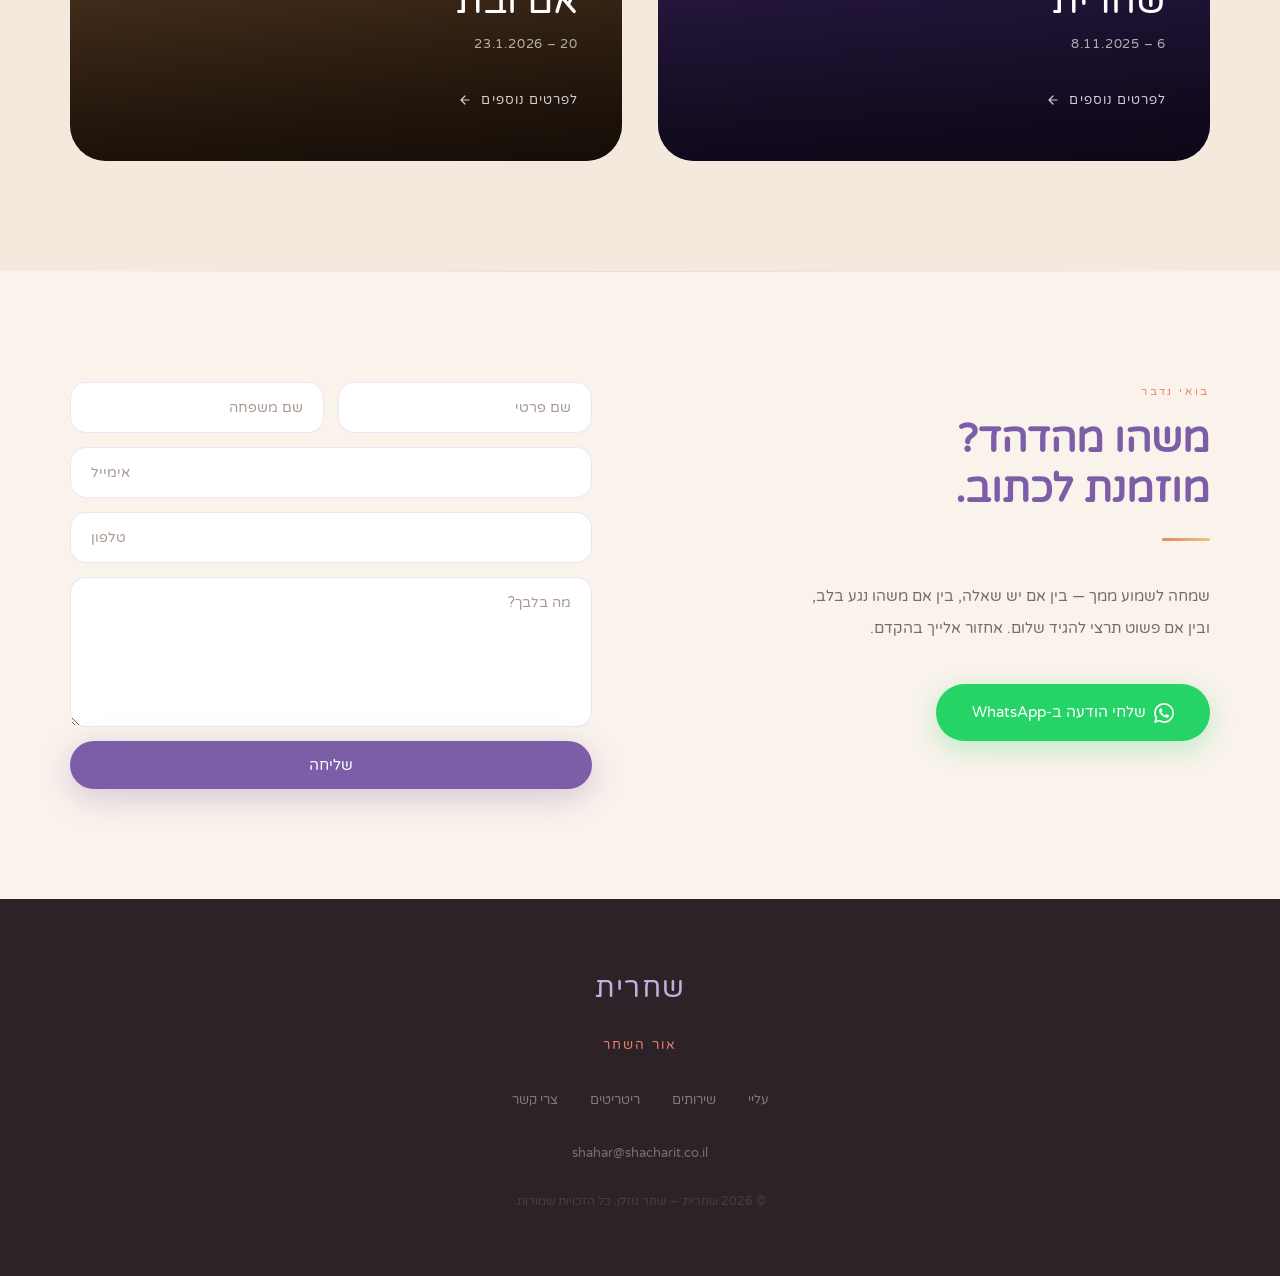
==== commit 102b7ee8: "feat: prepare or hashahar site for deployment" ====
--- a/index.html
+++ b/index.html
@@ -329,7 +329,7 @@
         <h2 class="contact__title">משהו מהדהד?<br>מוזמנת לכתוב.</h2>
         <div class="bar"></div>
         <p class="contact__body">
-          שמחה לשמוע ממך — בין אם יש שאלה, בין אם משהו מגע בלב,
+          שמחה לשמוע ממך — בין אם יש שאלה, בין אם משהו נגע בלב,
           ובין אם פשוט תרצי להגיד שלום. אחזור אלייך בהקדם.
         </p>
         <a href="https://wa.me/972500000000" class="btn btn--whatsapp" target="_blank" rel="noopener">
@@ -364,7 +364,7 @@
     <li><a href="#contact">צרי קשר</a></li>
   </ul>
   <a href="mailto:shahar@shacharit.co.il" class="footer__email">shahar@shacharit.co.il</a>
-  <p class="footer__copy">© 2025 שחרית — שחר גוזלן. כל הזכויות שמורות.</p>
+  <p class="footer__copy">© 2026 שחרית — שחר גוזלן. כל הזכויות שמורות.</p>
 </footer>
 
 <script src="js/main.js"></script>
--- a/css/style.css
+++ b/css/style.css
@@ -786,3 +786,460 @@
   opacity: 0.28;
   margin-top: 24px;
 }
+
+/* ── RETREAT PAGES ── */
+.retreat-page {
+  --retreat-bg-start: #8B6CBF;
+  --retreat-bg-mid: #4A2F7A;
+  --retreat-bg-end: #2E1A52;
+  --retreat-accent: var(--coral-light);
+  --retreat-surface: var(--purple-pale);
+  --retreat-surface-strong: var(--purple);
+  --retreat-surface-ink: rgba(255,255,255,0.82);
+}
+
+.retreat-page--ani-ve-at {
+  --retreat-bg-start: #C49268;
+  --retreat-bg-mid: #8B5E38;
+  --retreat-bg-end: #4A2E18;
+  --retreat-accent: #F2B5A3;
+  --retreat-surface: #F5E6D8;
+  --retreat-surface-strong: #4A2E18;
+  --retreat-surface-ink: rgba(255,255,255,0.84);
+}
+
+.retreat-page .nav {
+  background: rgba(250,243,236,0.82);
+}
+
+.retreat-page section[id],
+.retreat-page footer[id] {
+  scroll-margin-top: 96px;
+}
+
+.retreat-hero {
+  min-height: 100vh;
+  display: flex;
+  align-items: center;
+  justify-content: center;
+  text-align: center;
+  padding: 136px 32px 88px;
+  position: relative;
+  overflow: hidden;
+  background:
+    radial-gradient(circle at top right, rgba(255,255,255,0.1) 0%, transparent 26%),
+    radial-gradient(circle at bottom left, rgba(255,255,255,0.12) 0%, transparent 24%),
+    linear-gradient(160deg, var(--retreat-bg-start) 0%, var(--retreat-bg-mid) 55%, var(--retreat-bg-end) 100%);
+}
+
+.retreat-hero::before,
+.retreat-hero::after {
+  content: '';
+  position: absolute;
+  border-radius: 50%;
+  pointer-events: none;
+}
+
+.retreat-hero::before {
+  width: 520px;
+  height: 520px;
+  top: -180px;
+  right: -120px;
+  background: radial-gradient(circle, rgba(255,255,255,0.16) 0%, transparent 68%);
+}
+
+.retreat-hero::after {
+  width: 460px;
+  height: 460px;
+  bottom: -200px;
+  left: -120px;
+  background: radial-gradient(circle, rgba(232,131,106,0.2) 0%, transparent 68%);
+}
+
+.retreat-hero__back {
+  position: absolute;
+  top: 96px;
+  right: 56px;
+  z-index: 3;
+  display: inline-flex;
+  align-items: center;
+  gap: 10px;
+  text-decoration: none;
+  color: rgba(255,255,255,0.72);
+  font-size: 14px;
+  transition: color 0.2s, transform 0.2s;
+}
+
+.retreat-hero__back:hover {
+  color: var(--white);
+  transform: translateX(4px);
+}
+
+.retreat-hero__content {
+  position: relative;
+  z-index: 2;
+  max-width: 780px;
+  color: var(--white);
+}
+
+.retreat-hero__tag {
+  display: inline-flex;
+  align-items: center;
+  justify-content: center;
+  gap: 10px;
+  min-height: 34px;
+  padding: 0 18px;
+  border-radius: 999px;
+  border: 1px solid rgba(255,255,255,0.34);
+  font-size: 11px;
+  letter-spacing: 0.2em;
+  margin-bottom: 28px;
+  opacity: 0.88;
+}
+
+.retreat-hero__title {
+  font-size: clamp(52px, 8vw, 90px);
+  line-height: 0.98;
+  margin-bottom: 18px;
+}
+
+.retreat-hero__sub {
+  font-size: clamp(18px, 2.2vw, 24px);
+  color: var(--retreat-accent);
+  margin-bottom: 12px;
+}
+
+.retreat-hero__date {
+  font-size: 16px;
+  letter-spacing: 0.1em;
+  color: rgba(255,255,255,0.74);
+  margin-bottom: 18px;
+}
+
+.retreat-hero__lede {
+  max-width: 560px;
+  margin: 0 auto 36px;
+  font-size: 16px;
+  line-height: 2;
+  color: rgba(255,255,255,0.82);
+}
+
+.btn--earth {
+  background: #8B5E38;
+  color: var(--white);
+  box-shadow: 0 8px 28px rgba(139,94,56,0.35);
+}
+
+.btn--earth:hover {
+  background: #774B2D;
+  box-shadow: 0 12px 38px rgba(139,94,56,0.42);
+}
+
+.retreat-section {
+  padding: 96px 32px;
+}
+
+.retreat-section--alt {
+  background: var(--cream2);
+}
+
+.retreat-section--theme {
+  background: var(--retreat-surface-strong);
+  color: var(--white);
+}
+
+.retreat-section--theme .sec-title {
+  color: var(--white);
+}
+
+.retreat-section--theme .sec-eyebrow {
+  color: var(--retreat-accent);
+}
+
+.retreat-section--theme .retreat-copy,
+.retreat-section--theme .retreat-program__desc,
+.retreat-section--theme .retreat-host-card__body {
+  color: var(--retreat-surface-ink);
+}
+
+.retreat-inner {
+  max-width: 1080px;
+  margin: 0 auto;
+}
+
+.retreat-stack {
+  display: grid;
+  grid-template-columns: minmax(0, 1.1fr) minmax(280px, 0.9fr);
+  gap: 48px;
+  align-items: start;
+}
+
+.retreat-copy {
+  font-size: 16px;
+  line-height: 2;
+  color: var(--text-soft);
+  max-width: 640px;
+}
+
+.retreat-panel {
+  background: var(--white);
+  border-radius: 28px;
+  padding: 32px;
+  border: 1px solid rgba(123,94,167,0.08);
+  box-shadow: 0 24px 50px rgba(45,34,40,0.06);
+}
+
+.retreat-panel__eyebrow {
+  display: block;
+  font-size: 11px;
+  letter-spacing: 0.18em;
+  color: var(--coral);
+  margin-bottom: 10px;
+}
+
+.retreat-panel__title {
+  font-size: 24px;
+  color: var(--purple);
+  margin-bottom: 16px;
+}
+
+.retreat-panel__list {
+  list-style: none;
+  display: grid;
+  gap: 12px;
+}
+
+.retreat-panel__list li {
+  display: flex;
+  gap: 12px;
+  align-items: flex-start;
+  font-size: 14px;
+  color: var(--text-soft);
+  line-height: 1.9;
+}
+
+.retreat-panel__list li::before {
+  content: '';
+  width: 9px;
+  min-width: 9px;
+  height: 9px;
+  margin-top: 10px;
+  border-radius: 50%;
+  background: linear-gradient(180deg, var(--coral), var(--gold-light));
+}
+
+.retreat-highlights {
+  display: grid;
+  grid-template-columns: repeat(2, minmax(0, 1fr));
+  gap: 20px;
+  margin-top: 40px;
+}
+
+.retreat-highlight {
+  background: var(--white);
+  border-radius: 24px;
+  padding: 28px 26px;
+  border: 1px solid rgba(123,94,167,0.08);
+}
+
+.retreat-highlight__title {
+  font-size: 18px;
+  color: var(--purple);
+  margin-bottom: 10px;
+}
+
+.retreat-highlight__body {
+  font-size: 14px;
+  line-height: 1.9;
+  color: var(--text-soft);
+}
+
+.retreat-program {
+  display: grid;
+  gap: 18px;
+  margin-top: 42px;
+}
+
+.retreat-program__item {
+  display: grid;
+  grid-template-columns: 64px minmax(0, 1fr);
+  gap: 18px;
+  align-items: start;
+  padding: 26px 28px;
+  border-radius: 24px;
+  background: rgba(255,255,255,0.1);
+  border: 1px solid rgba(255,255,255,0.12);
+}
+
+.retreat-section--alt .retreat-program__item,
+.retreat-section:not(.retreat-section--theme) .retreat-program__item {
+  background: var(--white);
+  border-color: rgba(123,94,167,0.08);
+}
+
+.retreat-program__num {
+  font-size: 30px;
+  line-height: 1;
+  color: var(--retreat-accent);
+  opacity: 0.95;
+}
+
+.retreat-section:not(.retreat-section--theme) .retreat-program__num {
+  color: var(--purple-light);
+}
+
+.retreat-program__title {
+  font-size: 18px;
+  margin-bottom: 8px;
+}
+
+.retreat-section:not(.retreat-section--theme) .retreat-program__title {
+  color: var(--purple);
+}
+
+.retreat-program__desc {
+  font-size: 14px;
+  line-height: 1.9;
+}
+
+.retreat-hosts {
+  display: grid;
+  grid-template-columns: repeat(2, minmax(0, 1fr));
+  gap: 20px;
+  margin-top: 42px;
+}
+
+.retreat-host-card {
+  background: var(--white);
+  border-radius: 24px;
+  padding: 28px;
+  border: 1px solid rgba(123,94,167,0.08);
+}
+
+.retreat-host-card__role {
+  display: inline-block;
+  font-size: 11px;
+  letter-spacing: 0.18em;
+  color: var(--coral);
+  margin-bottom: 10px;
+}
+
+.retreat-host-card__name {
+  font-size: 22px;
+  color: var(--purple);
+  margin-bottom: 12px;
+}
+
+.retreat-host-card__body {
+  font-size: 14px;
+  line-height: 1.9;
+  color: var(--text-soft);
+}
+
+.retreat-cta {
+  background: linear-gradient(180deg, var(--cream2) 0%, var(--cream) 100%);
+  text-align: center;
+}
+
+.retreat-cta__actions {
+  margin-top: 28px;
+  display: flex;
+  justify-content: center;
+  gap: 16px;
+  flex-wrap: wrap;
+}
+
+.retreat-cta__meta {
+  margin-top: 18px;
+  font-size: 13px;
+  color: var(--text-xsoft);
+}
+
+/* ── RESPONSIVE ── */
+@media (max-width: 1024px) {
+  .about__grid { grid-template-columns: 1fr; gap: 56px; }
+  .about__img-wrap { max-width: 400px; margin: 0 auto; }
+  .about__badge { left: 0; }
+  .services__grid { grid-template-columns: repeat(2, 1fr); }
+  .contact__grid { grid-template-columns: 1fr; gap: 56px; }
+  .retreat-stack { grid-template-columns: 1fr; }
+  .retreat-highlights { grid-template-columns: 1fr 1fr; }
+  .retreat-hosts { grid-template-columns: 1fr; }
+}
+
+@media (max-width: 768px) {
+  .nav { padding: 0 24px; }
+  .nav__links { display: none; }
+  .nav__hamburger { display: flex; }
+
+  .sec,
+  .retreat-section { padding: 80px 20px; }
+
+  .hero__deco--tl,
+  .hero__deco--br { display: none; }
+
+  .services__grid,
+  .values__grid,
+  .retreats__grid,
+  .retreat-highlights { grid-template-columns: 1fr; }
+
+  .retreat-card { aspect-ratio: 4/3; }
+  .contact__form-row,
+  .retreat-hosts { grid-template-columns: 1fr; }
+
+  .footer__links { gap: 20px; }
+
+  .retreat-hero {
+    min-height: auto;
+    padding: 128px 20px 72px;
+  }
+
+  .retreat-hero__back {
+    top: 86px;
+    right: 24px;
+  }
+
+  .retreat-hero__lede {
+    font-size: 15px;
+    margin-bottom: 28px;
+  }
+
+  .retreat-panel,
+  .retreat-highlight,
+  .retreat-program__item,
+  .retreat-host-card {
+    padding: 24px 20px;
+  }
+}
+
+@media (max-width: 480px) {
+  .hero__title { font-size: 52px; }
+  .hero__actions,
+  .retreat-cta__actions {
+    flex-direction: column;
+    align-items: center;
+  }
+
+  .btn { width: 100%; justify-content: center; }
+
+  .about__badge {
+    position: static;
+    margin-top: 20px;
+    box-shadow: none;
+    border: 1px solid var(--cream3);
+  }
+
+  .retreat-hero__tag {
+    line-height: 1.6;
+    padding: 8px 14px;
+  }
+
+  .retreat-program__item {
+    grid-template-columns: 1fr;
+    gap: 12px;
+  }
+
+  .retreat-program__num {
+    font-size: 24px;
+  }
+}
